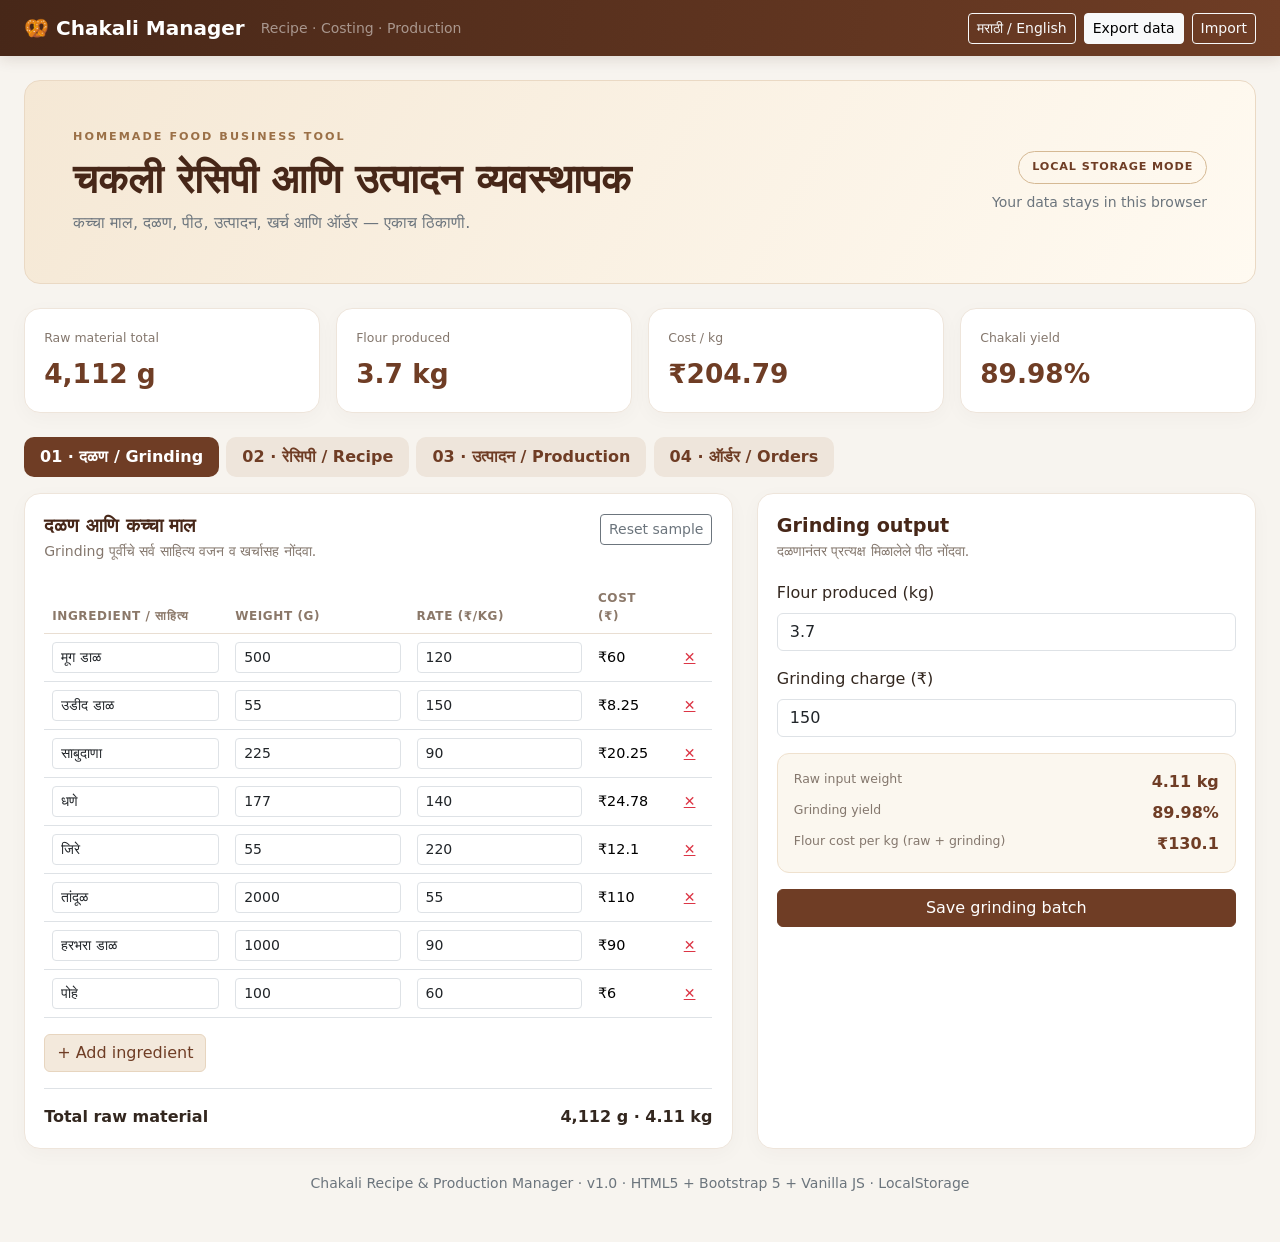
==== index.html @ 1d6031b9 "Clarify recipe ingredient unit and cost columns" ====
<!doctype html>
<html lang="mr">
<head>
<meta charset="utf-8"><meta name="viewport" content="width=device-width,initial-scale=1">
<meta name="theme-color" content="#6f3d25"><title>Chakali Recipe & Production Manager</title>
<link href="https://cdn.jsdelivr.net/npm/bootstrap@5.3.3/dist/css/bootstrap.min.css" rel="stylesheet">
<link href="assets/css/style.css" rel="stylesheet">
</head>
<body>
<nav class="navbar navbar-expand-lg navbar-dark app-nav sticky-top"><div class="container-fluid px-lg-4"><a class="navbar-brand fw-bold" href="#">🥨 Chakali Manager</a><span class="navbar-text text-white-50 small">Recipe · Costing · Production</span><div class="ms-auto d-flex gap-2"><button class="btn btn-sm btn-outline-light" id="langToggle">मराठी / English</button><button class="btn btn-sm btn-light" id="exportBtn">Export data</button><label class="btn btn-sm btn-outline-light mb-0">Import<input type="file" id="importFile" accept="application/json" hidden></label></div></div></nav>
<div class="container-fluid px-lg-4 py-4">
<header class="hero rounded-4 p-4 p-lg-5 mb-4"><div class="row align-items-center"><div class="col-lg-8"><div class="eyebrow">HOMEMADE FOOD BUSINESS TOOL</div><h1 class="display-6 fw-bold mb-2" data-i18n="heroTitle">चकली रेसिपी आणि उत्पादन व्यवस्थापक</h1><p class="mb-0 text-secondary" data-i18n="heroSub">कच्चा माल, दळण, पीठ, उत्पादन, खर्च आणि ऑर्डर — एकाच ठिकाणी.</p></div><div class="col-lg-4 text-lg-end mt-3 mt-lg-0"><span class="pill">LOCAL STORAGE MODE</span><div class="small text-secondary mt-2">Your data stays in this browser</div></div></div></header>
<section class="row g-3 mb-4" id="stats"><div class="col-6 col-xl-3"><div class="stat-card"><small data-i18n="rawTotal">Raw material total</small><strong id="statRaw">0 g</strong></div></div><div class="col-6 col-xl-3"><div class="stat-card"><small data-i18n="flourTotal">Flour produced</small><strong id="statFlour">0 kg</strong></div></div><div class="col-6 col-xl-3"><div class="stat-card"><small data-i18n="perKgCost">Cost / kg</small><strong id="statCost">₹0</strong></div></div><div class="col-6 col-xl-3"><div class="stat-card"><small data-i18n="yield">Chakali yield</small><strong id="statYield">—</strong></div></div></section>
<ul class="nav nav-pills app-tabs mb-3 flex-nowrap overflow-auto" id="mainTabs"><li class="nav-item"><button class="nav-link active" data-bs-toggle="pill" data-bs-target="#grinding">01 · दळण / Grinding</button></li><li class="nav-item"><button class="nav-link" data-bs-toggle="pill" data-bs-target="#recipe">02 · रेसिपी / Recipe</button></li><li class="nav-item"><button class="nav-link" data-bs-toggle="pill" data-bs-target="#production">03 · उत्पादन / Production</button></li><li class="nav-item"><button class="nav-link" data-bs-toggle="pill" data-bs-target="#orders">04 · ऑर्डर / Orders</button></li></ul>
<div class="tab-content">
<section class="tab-pane fade show active" id="grinding"><div class="row g-4"><div class="col-xl-7"><div class="panel"><div class="panel-head"><div><h2>दळण आणि कच्चा माल</h2><p>Grinding पूर्वीचे सर्व साहित्य वजन व खर्चासह नोंदवा.</p></div><button class="btn btn-outline-secondary btn-sm" id="resetRaw">Reset sample</button></div><div class="table-responsive"><table class="table align-middle" id="rawTable"><thead><tr><th>Ingredient / साहित्य</th><th>Weight (g)</th><th>Rate (₹/kg)</th><th>Cost (₹)</th><th></th></tr></thead><tbody></tbody></table></div><button class="btn btn-soft" id="addRaw">+ Add ingredient</button><div class="d-flex justify-content-between border-top pt-3 mt-3"><strong>Total raw material</strong><strong id="rawSummary">0 g · 0 kg</strong></div></div></div><div class="col-xl-5"><div class="panel"><h2>Grinding output</h2><p>दळणानंतर प्रत्यक्ष मिळालेले पीठ नोंदवा.</p><label class="form-label">Flour produced (kg)</label><input class="form-control mb-3" type="number" min="0" step=".001" id="flourProduced" value="0"><label class="form-label">Grinding charge (₹)</label><input class="form-control mb-3" type="number" min="0" id="grindingCost" value="0"><div class="result-box"><small>Raw input weight</small><strong id="rawKg">0 kg</strong><small>Grinding yield</small><strong id="grindYield">0%</strong><small>Flour cost per kg (raw + grinding)</small><strong id="flourCostKg">₹0</strong></div><button class="btn btn-primary w-100 mt-3" id="saveGrinding">Save grinding batch</button></div></div></div></section>
<section class="tab-pane fade" id="recipe"><div class="row g-4"><div class="col-xl-7"><div class="panel"><div class="panel-head"><div><h2>चकलीची प्रति किलो रेसिपी</h2><p>१ किलो तयार चकलीसाठी लागणारे पीठ व इतर साहित्य.</p></div></div><div class="table-responsive"><table class="table align-middle" id="recipeTable"><thead><tr><th>Ingredient / साहित्य</th><th>Qty / kg chakali</th><th>Unit</th><th>Rate</th><th>Cost / kg</th><th></th></tr></thead><tbody></tbody></table></div><button class="btn btn-soft" id="addRecipe">+ Add ingredient</button></div></div><div class="col-xl-5"><div class="panel"><h2>इतर उत्पादन खर्च</h2><p>तेल, मसाले, पॅकिंग, गॅस/वीज आणि मजुरी.</p><div id="expenseList"></div><button class="btn btn-soft btn-sm mt-2" id="addExpense">+ Add expense</button><hr><div class="d-flex justify-content-between"><span>Estimated cost / kg</span><strong class="fs-4" id="recipeCost">₹0</strong></div><label class="form-label mt-3">Selling price per kg (₹)</label><input class="form-control" type="number" id="sellingPrice" min="0" value="0"><div class="result-box mt-3"><small>Gross profit / kg</small><strong id="profitKg">₹0</strong><small>Gross margin</small><strong id="marginPct">0%</strong></div><button class="btn btn-primary w-100 mt-3" id="saveRecipe">Save recipe & costing</button></div></div></div></section>
<section class="tab-pane fade" id="production"><div class="row g-4"><div class="col-xl-5"><div class="panel"><h2>Production calculator</h2><p>ऑर्डरचे किलो टाका आणि लागणारे साहित्य आपोआप मोजा.</p><label class="form-label">Required chakali (kg)</label><input class="form-control form-control-lg mb-3" type="number" id="orderKg" min=".1" step=".1" value="10"><label class="form-label">Chakali pieces per kg</label><input class="form-control mb-3" type="number" id="piecesPerKg" min="0" value="40"><div class="result-box"><small>Estimated pieces</small><strong id="pieceTotal">400</strong><small>Flour required</small><strong id="flourRequired">10 kg</strong><small>Raw ingredients batch equivalent</small><strong id="rawRequired">—</strong></div></div></div><div class="col-xl-7"><div class="panel"><h2>Production material list</h2><p>निवडलेल्या ऑर्डरसाठी लागणारे साहित्य.</p><div class="table-responsive"><table class="table" id="productionTable"><thead><tr><th>Ingredient</th><th>Per kg</th><th>Required total</th><th>Estimated cost</th></tr></thead><tbody></tbody></table></div><div class="d-flex justify-content-between border-top pt-3"><strong>Estimated order cost</strong><strong class="fs-4" id="orderCost">₹0</strong></div><button class="btn btn-primary mt-3" id="createOrder">Create production order</button></div></div></div></section>
<section class="tab-pane fade" id="orders"><div class="panel"><div class="panel-head"><div><h2>Production orders</h2><p>तयार केलेल्या ऑर्डर्सचा स्थानिक रेकॉर्ड.</p></div><button class="btn btn-outline-danger btn-sm" id="clearOrders">Clear orders</button></div><div class="table-responsive"><table class="table align-middle"><thead><tr><th>Date</th><th>Order</th><th>Pieces</th><th>Estimated cost</th><th>Status</th></tr></thead><tbody id="ordersBody"></tbody></table></div><div id="emptyOrders" class="empty-state">अजून कोणतीही ऑर्डर नाही.</div></div></section>
</div><footer class="text-center text-secondary small py-4">Chakali Recipe & Production Manager · v1.0 · HTML5 + Bootstrap 5 + Vanilla JS · LocalStorage</footer>
</div>
<script src="https://cdn.jsdelivr.net/npm/bootstrap@5.3.3/dist/js/bootstrap.bundle.min.js"></script><script src="assets/js/app.js"></script>
</body></html>
---- assets/css/style.css ----
:root{--brown:#6f3d25;--brown-dark:#472718;--cream:#fbf7ef;--gold:#c58a42;--ink:#33271f;--muted:#84776d}*{box-sizing:border-box}body{background:#f7f4ef;color:var(--ink);font-family:Inter,system-ui,-apple-system,"Segoe UI",sans-serif}.app-nav{background:linear-gradient(100deg,var(--brown-dark),var(--brown));box-shadow:0 3px 14px #47271822}.hero{background:linear-gradient(120deg,#f5e8d5,#fffaf1);border:1px solid #ead9c4}.hero h1{color:var(--brown-dark)}.eyebrow{font-size:.7rem;letter-spacing:.18em;color:#9b7047;font-weight:800;margin-bottom:.6rem}.pill{display:inline-block;border:1px solid #d5b994;border-radius:50px;padding:.45rem .8rem;font-size:.7rem;letter-spacing:.08em;color:var(--brown);font-weight:700}.stat-card,.panel{background:#fff;border:1px solid #eee5db;border-radius:16px;padding:1.2rem;height:100%;box-shadow:0 5px 20px #39241508}.stat-card{display:flex;flex-direction:column;gap:.4rem}.stat-card small,.result-box small{color:var(--muted);font-size:.78rem}.stat-card strong{font-size:1.65rem;color:var(--brown)}.app-tabs{gap:.45rem}.app-tabs .nav-link{white-space:nowrap;color:var(--brown);background:#eee5db;border-radius:10px;font-weight:650}.app-tabs .nav-link.active,.btn-primary{background:var(--brown);color:white}.panel h2{font-size:1.2rem;font-weight:750;margin-bottom:.25rem;color:var(--brown-dark)}.panel p{font-size:.88rem;color:var(--muted);margin-bottom:1.2rem}.panel-head{display:flex;align-items:flex-start;justify-content:space-between;gap:1rem}.table{--bs-table-bg:transparent;font-size:.9rem}.table thead th{font-size:.75rem;text-transform:uppercase;letter-spacing:.05em;color:#8b7869;border-bottom-color:#e9ded2}.table td{vertical-align:middle}.table input{min-width:82px}.btn-primary{border-color:var(--brown)}.btn-primary:hover{background:var(--brown-dark);border-color:var(--brown-dark)}.btn-soft{background:#f3e9dc;color:var(--brown);border:1px solid #e7d5bf}.btn-soft:hover{background:#ead8c2;color:var(--brown-dark)}.result-box{display:grid;grid-template-columns:1fr auto;gap:.45rem 1rem;background:var(--cream);border:1px solid #efe1ce;border-radius:12px;padding:1rem}.result-box strong{text-align:right;color:var(--brown);font-variant-numeric:tabular-nums}.expense-row{display:grid;grid-template-columns:1fr 110px 34px;gap:.5rem;margin-bottom:.55rem}.empty-state{text-align:center;color:var(--muted);padding:2rem}.form-control:focus{border-color:#bd936b;box-shadow:0 0 0 .2rem #c58a4222}footer{color:#998b7e!important}@media(max-width:575px){.hero{padding:1.4rem!important}.panel{padding:1rem}.panel-head{display:block}.panel-head button{margin-bottom:.8rem}.stat-card{padding:.9rem}.stat-card strong{font-size:1.25rem}.expense-row{grid-template-columns:1fr 90px 32px}.app-tabs .nav-link{font-size:.8rem;padding:.55rem .7rem}}
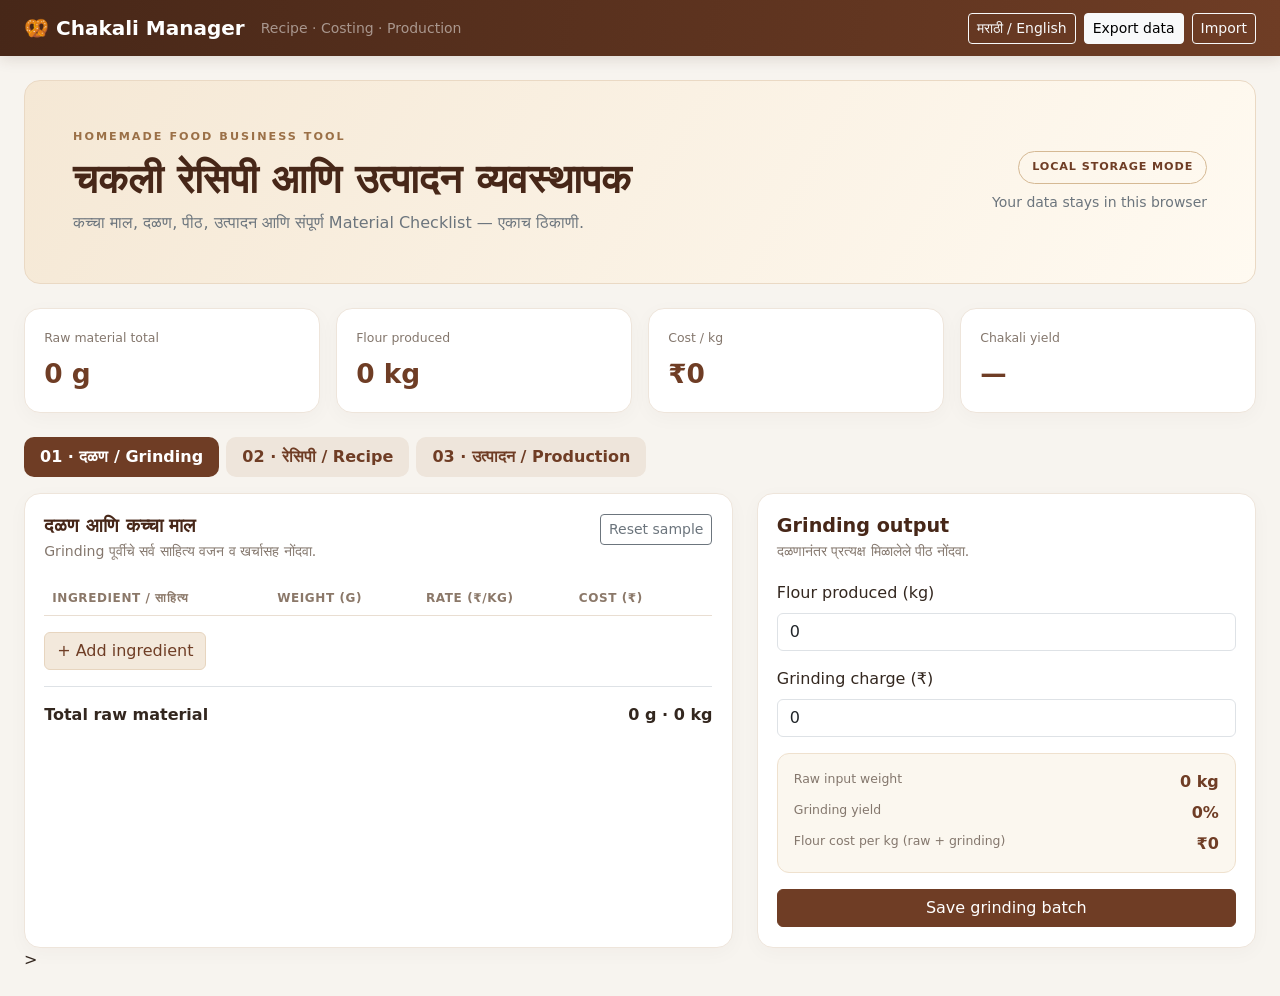
==== commit 91b4c96d: "Replace order tab with production material checklist" ====
--- a/index.html
+++ b/index.html
@@ -9,15 +9,17 @@
 <body>
 <nav class="navbar navbar-expand-lg navbar-dark app-nav sticky-top"><div class="container-fluid px-lg-4"><a class="navbar-brand fw-bold" href="#">🥨 Chakali Manager</a><span class="navbar-text text-white-50 small">Recipe · Costing · Production</span><div class="ms-auto d-flex gap-2"><button class="btn btn-sm btn-outline-light" id="langToggle">मराठी / English</button><button class="btn btn-sm btn-light" id="exportBtn">Export data</button><label class="btn btn-sm btn-outline-light mb-0">Import<input type="file" id="importFile" accept="application/json" hidden></label></div></div></nav>
 <div class="container-fluid px-lg-4 py-4">
-<header class="hero rounded-4 p-4 p-lg-5 mb-4"><div class="row align-items-center"><div class="col-lg-8"><div class="eyebrow">HOMEMADE FOOD BUSINESS TOOL</div><h1 class="display-6 fw-bold mb-2" data-i18n="heroTitle">चकली रेसिपी आणि उत्पादन व्यवस्थापक</h1><p class="mb-0 text-secondary" data-i18n="heroSub">कच्चा माल, दळण, पीठ, उत्पादन, खर्च आणि ऑर्डर — एकाच ठिकाणी.</p></div><div class="col-lg-4 text-lg-end mt-3 mt-lg-0"><span class="pill">LOCAL STORAGE MODE</span><div class="small text-secondary mt-2">Your data stays in this browser</div></div></div></header>
+<header class="hero rounded-4 p-4 p-lg-5 mb-4"><div class="row align-items-center"><div class="col-lg-8"><div class="eyebrow">HOMEMADE FOOD BUSINESS TOOL</div><h1 class="display-6 fw-bold mb-2" data-i18n="heroTitle">चकली रेसिपी आणि उत्पादन व्यवस्थापक</h1><p class="mb-0 text-secondary" data-i18n="heroSub">कच्चा माल, दळण, पीठ, उत्पादन आणि संपूर्ण Material Checklist — एकाच ठिकाणी.</p></div><div class="col-lg-4 text-lg-end mt-3 mt-lg-0"><span class="pill">LOCAL STORAGE MODE</span><div class="small text-secondary mt-2">Your data stays in this browser</div></div></div></header>
 <section class="row g-3 mb-4" id="stats"><div class="col-6 col-xl-3"><div class="stat-card"><small data-i18n="rawTotal">Raw material total</small><strong id="statRaw">0 g</strong></div></div><div class="col-6 col-xl-3"><div class="stat-card"><small data-i18n="flourTotal">Flour produced</small><strong id="statFlour">0 kg</strong></div></div><div class="col-6 col-xl-3"><div class="stat-card"><small data-i18n="perKgCost">Cost / kg</small><strong id="statCost">₹0</strong></div></div><div class="col-6 col-xl-3"><div class="stat-card"><small data-i18n="yield">Chakali yield</small><strong id="statYield">—</strong></div></div></section>
-<ul class="nav nav-pills app-tabs mb-3 flex-nowrap overflow-auto" id="mainTabs"><li class="nav-item"><button class="nav-link active" data-bs-toggle="pill" data-bs-target="#grinding">01 · दळण / Grinding</button></li><li class="nav-item"><button class="nav-link" data-bs-toggle="pill" data-bs-target="#recipe">02 · रेसिपी / Recipe</button></li><li class="nav-item"><button class="nav-link" data-bs-toggle="pill" data-bs-target="#production">03 · उत्पादन / Production</button></li><li class="nav-item"><button class="nav-link" data-bs-toggle="pill" data-bs-target="#orders">04 · ऑर्डर / Orders</button></li></ul>
+<ul class="nav nav-pills app-tabs mb-3 flex-nowrap overflow-auto" id="mainTabs"><li class="nav-item"><button class="nav-link active" data-bs-toggle="pill" data-bs-target="#grinding">01 · दळण / Grinding</button></li><li class="nav-item"><button class="nav-link" data-bs-toggle="pill" data-bs-target="#recipe">02 · रेसिपी / Recipe</button></li><li class="nav-item"><button class="nav-link" data-bs-toggle="pill" data-bs-target="#production">03 · उत्पादन / Production</button></li></ul>
 <div class="tab-content">
 <section class="tab-pane fade show active" id="grinding"><div class="row g-4"><div class="col-xl-7"><div class="panel"><div class="panel-head"><div><h2>दळण आणि कच्चा माल</h2><p>Grinding पूर्वीचे सर्व साहित्य वजन व खर्चासह नोंदवा.</p></div><button class="btn btn-outline-secondary btn-sm" id="resetRaw">Reset sample</button></div><div class="table-responsive"><table class="table align-middle" id="rawTable"><thead><tr><th>Ingredient / साहित्य</th><th>Weight (g)</th><th>Rate (₹/kg)</th><th>Cost (₹)</th><th></th></tr></thead><tbody></tbody></table></div><button class="btn btn-soft" id="addRaw">+ Add ingredient</button><div class="d-flex justify-content-between border-top pt-3 mt-3"><strong>Total raw material</strong><strong id="rawSummary">0 g · 0 kg</strong></div></div></div><div class="col-xl-5"><div class="panel"><h2>Grinding output</h2><p>दळणानंतर प्रत्यक्ष मिळालेले पीठ नोंदवा.</p><label class="form-label">Flour produced (kg)</label><input class="form-control mb-3" type="number" min="0" step=".001" id="flourProduced" value="0"><label class="form-label">Grinding charge (₹)</label><input class="form-control mb-3" type="number" min="0" id="grindingCost" value="0"><div class="result-box"><small>Raw input weight</small><strong id="rawKg">0 kg</strong><small>Grinding yield</small><strong id="grindYield">0%</strong><small>Flour cost per kg (raw + grinding)</small><strong id="flourCostKg">₹0</strong></div><button class="btn btn-primary w-100 mt-3" id="saveGrinding">Save grinding batch</button></div></div></div></section>
 <section class="tab-pane fade" id="recipe"><div class="row g-4"><div class="col-xl-7"><div class="panel"><div class="panel-head"><div><h2>चकलीची प्रति किलो रेसिपी</h2><p>१ किलो तयार चकलीसाठी लागणारे पीठ व इतर साहित्य.</p></div></div><div class="table-responsive"><table class="table align-middle" id="recipeTable"><thead><tr><th>Ingredient / साहित्य</th><th>Qty / kg chakali</th><th>Unit</th><th>Rate</th><th>Cost / kg</th><th></th></tr></thead><tbody></tbody></table></div><button class="btn btn-soft" id="addRecipe">+ Add ingredient</button></div></div><div class="col-xl-5"><div class="panel"><h2>इतर उत्पादन खर्च</h2><p>तेल, मसाले, पॅकिंग, गॅस/वीज आणि मजुरी.</p><div id="expenseList"></div><button class="btn btn-soft btn-sm mt-2" id="addExpense">+ Add expense</button><hr><div class="d-flex justify-content-between"><span>Estimated cost / kg</span><strong class="fs-4" id="recipeCost">₹0</strong></div><label class="form-label mt-3">Selling price per kg (₹)</label><input class="form-control" type="number" id="sellingPrice" min="0" value="0"><div class="result-box mt-3"><small>Gross profit / kg</small><strong id="profitKg">₹0</strong><small>Gross margin</small><strong id="marginPct">0%</strong></div><button class="btn btn-primary w-100 mt-3" id="saveRecipe">Save recipe & costing</button></div></div></div></section>
-<section class="tab-pane fade" id="production"><div class="row g-4"><div class="col-xl-5"><div class="panel"><h2>Production calculator</h2><p>ऑर्डरचे किलो टाका आणि लागणारे साहित्य आपोआप मोजा.</p><label class="form-label">Required chakali (kg)</label><input class="form-control form-control-lg mb-3" type="number" id="orderKg" min=".1" step=".1" value="10"><label class="form-label">Chakali pieces per kg</label><input class="form-control mb-3" type="number" id="piecesPerKg" min="0" value="40"><div class="result-box"><small>Estimated pieces</small><strong id="pieceTotal">400</strong><small>Flour required</small><strong id="flourRequired">10 kg</strong><small>Raw ingredients batch equivalent</small><strong id="rawRequired">—</strong></div></div></div><div class="col-xl-7"><div class="panel"><h2>Production material list</h2><p>निवडलेल्या ऑर्डरसाठी लागणारे साहित्य.</p><div class="table-responsive"><table class="table" id="productionTable"><thead><tr><th>Ingredient</th><th>Per kg</th><th>Required total</th><th>Estimated cost</th></tr></thead><tbody></tbody></table></div><div class="d-flex justify-content-between border-top pt-3"><strong>Estimated order cost</strong><strong class="fs-4" id="orderCost">₹0</strong></div><button class="btn btn-primary mt-3" id="createOrder">Create production order</button></div></div></div></section>
-<section class="tab-pane fade" id="orders"><div class="panel"><div class="panel-head"><div><h2>Production orders</h2><p>तयार केलेल्या ऑर्डर्सचा स्थानिक रेकॉर्ड.</p></div><button class="btn btn-outline-danger btn-sm" id="clearOrders">Clear orders</button></div><div class="table-responsive"><table class="table align-middle"><thead><tr><th>Date</th><th>Order</th><th>Pieces</th><th>Estimated cost</th><th>Status</th></tr></thead><tbody id="ordersBody"></tbody></table></div><div id="emptyOrders" class="empty-state">अजून कोणतीही ऑर्डर नाही.</div></div></section>
-</div><footer class="text-center text-secondary small py-4">Chakali Recipe & Production Manager · v1.0 · HTML5 + Bootstrap 5 + Vanilla JS · LocalStorage</footer>
-</div>
-<script src="https://cdn.jsdelivr.net/npm/bootstrap@5.3.3/dist/js/bootstrap.bundle.min.js"></script><script src="assets/js/app.js"></script>
-</body></html>+<section class="tab-pane fade" id="production">
+<div class="panel mb-4"><div class="panel-head"><div><h2>Production Material Checklist / उत्पादन साहित्य यादी</h2><p>तयार चकलीचे लक्ष्य किलो निवडा. Grinding कच्चा माल, पीठ, Recipe साहित्य आणि नग आपोआप मोजले जातील.</p></div><span class="pill">LIVE CALCULATION</span></div>
+<div class="d-flex flex-wrap gap-2 mb-3" id="targetPresets"><button type="button" class="btn btn-outline-secondary btn-sm target-preset" data-target="1">1 kg</button><button type="button" class="btn btn-outline-secondary btn-sm target-preset" data-target="2">2 kg</button><button type="button" class="btn btn-outline-secondary btn-sm target-preset" data-target="3">3 kg</button><button type="button" class="btn btn-outline-secondary btn-sm target-preset" data-target="4">4 kg</button><button type="button" class="btn btn-outline-secondary btn-sm target-preset" data-target="10">10 kg</button><button type="button" class="btn btn-outline-secondary btn-sm target-preset" data-target="20">20 kg</button><button type="button" class="btn btn-outline-secondary btn-sm target-preset" data-target="50">50 kg</button><button type="button" class="btn btn-outline-secondary btn-sm target-preset" data-target="100">100 kg</button></div>
+<div class="row g-3 align-items-end"><div class="col-md-4"><label class="form-label" for="orderKg">Required finished chakali (kg)</label><input class="form-control form-control-lg" type="number" id="orderKg" min=".1" step=".1" value="10"></div><div class="col-md-4"><label class="form-label" for="flourYield">Finished chakali from 1 kg flour (kg)</label><input class="form-control" type="number" id="flourYield" min=".1" step=".01" value="1.5"></div><div class="col-md-4"><label class="form-label" for="piecesPerFlourKg">Pieces from 1 kg flour (नग)</label><input class="form-control" type="number" id="piecesPerFlourKg" min="1" step="1" value="66"></div></div>
+<div class="row g-3 mt-2"><div class="col-6 col-lg-3"><div class="stat-card"><small>Flour required / पीठ</small><strong id="flourRequired">6.67 kg</strong></div></div><div class="col-6 col-lg-3"><div class="stat-card"><small>Estimated pieces / नग</small><strong id="pieceTotal">440</strong></div></div><div class="col-6 col-lg-3"><div class="stat-card"><small>Raw material required</small><strong id="rawRequired">9.14 kg</strong></div></div><div class="col-6 col-lg-3"><div class="stat-card"><small>Estimated total cost</small><strong id="orderCost">₹0</strong></div></div></div></div>
+<div class="row g-4"><div class="col-xl-6"><div class="panel"><h2>Grinding Raw Material Checklist</h2><p>तुमच्या 3 किलो पीठाच्या Grinding Batch च्या प्रमाणात कच्चा माल.</p><div class="table-responsive"><table class="table" id="rawChecklist"><thead><tr><th>कच्चा माल</th><th>प्रति 1 kg चकली</th><th>निवडलेल्या प्रमाणासाठी</th></tr></thead><tbody></tbody></table></div><div class="result-box"><small>एकूण कच्चा माल</small><strong id="rawChecklistTotal">—</strong><small>आधार Batch: 4.112 kg raw → 3 kg flour</small><strong>3 kg flour</strong></div></div></div>
+<div class="col-xl-6"><div class="panel"><h2>Recipe Material Checklist</h2><p>Grinding नंतर पीठामध्ये मिसळायचे साहित्य. हे Grinding मध्ये मोजले जाणार नाही.</p><div class="table-responsive"><table class="table" id="productionTable"><thead><tr><th>Recipe साहित्य</th><th>प्रति 1 kg चकली</th><th>निवडलेल्या प्रमाणासाठी</th><th>अंदाजे खर्च</th></tr></thead><tbody></tbody></table></div><div class="result-box"><small>Recipe + अतिरिक्त खर्च</small><strong id="recipeOrderCost">₹0</strong></div></div></div></div>
+<div class="panel mt-4"><h2>Production Summary</h2><div class="table-responsive"><table class="table"><tbody><tr><td>तयार चकलीचे लक्ष्य</td><td class="text-end fw-bold" id="summaryFinished">10 kg</td></tr><tr><td>लागणारे पीठ</td><td class="text-end fw-bold" id="summaryFlour">6.67 kg</td></tr><tr><td>अंदाजे चकल्या</td><td class="text-end fw-bold" id="summaryPieces">440 नग</td></tr><tr><td>कच्च्या मालाची गरज</td><td class="text-end fw-bold" id="summaryRaw">9.14 kg</td></tr><tr><td>एकूण अंदाजे खर्च</td><td class="text-end fw-bold" id="summaryCost">₹0</td></tr></tbody></table></div><p class="small text-secondary mb-0">टीप: ही गणना 3 kg पीठ मिळणाऱ्या सध्याच्या Grinding Batch आणि 1 kg पीठ = 1.5 kg तयार चकली या प्रमाणावर आधारित आहे. प्रत्यक्ष वजन/नासाडी नोंदवल्यावर गणना अधिक अचूक होईल.</p></div></section>>
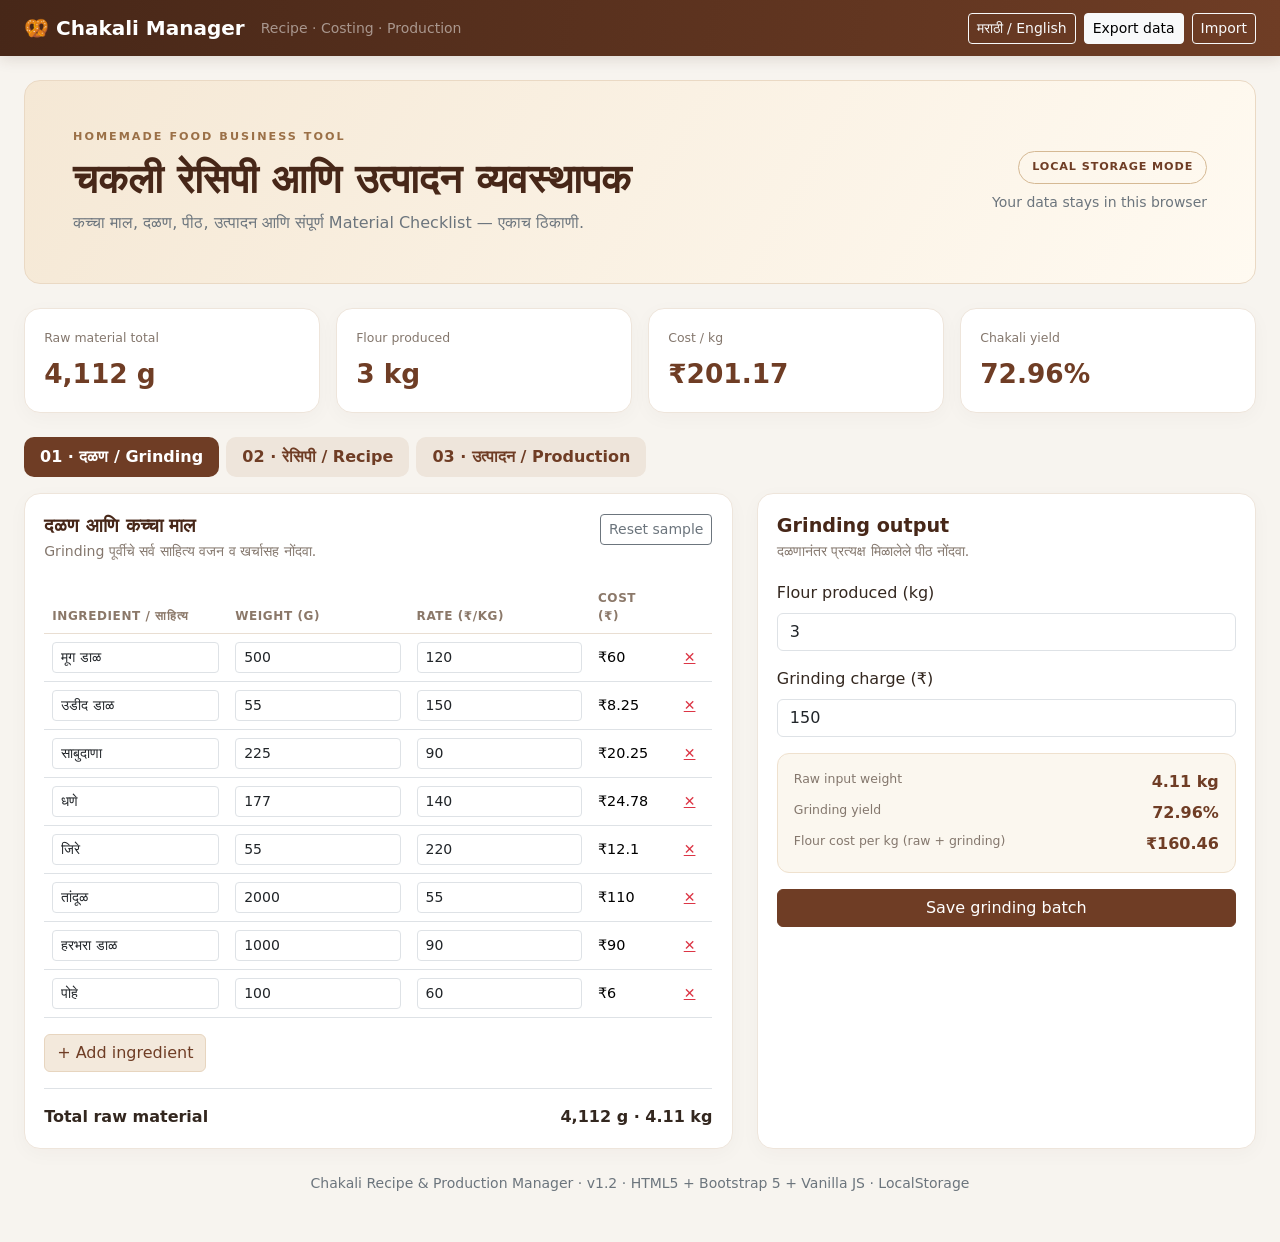
==== commit 0f881c38: "Fix page closing markup for production checklist" ====
--- a/index.html
+++ b/index.html
@@ -22,4 +22,9 @@
 <div class="row g-3 mt-2"><div class="col-6 col-lg-3"><div class="stat-card"><small>Flour required / पीठ</small><strong id="flourRequired">6.67 kg</strong></div></div><div class="col-6 col-lg-3"><div class="stat-card"><small>Estimated pieces / नग</small><strong id="pieceTotal">440</strong></div></div><div class="col-6 col-lg-3"><div class="stat-card"><small>Raw material required</small><strong id="rawRequired">9.14 kg</strong></div></div><div class="col-6 col-lg-3"><div class="stat-card"><small>Estimated total cost</small><strong id="orderCost">₹0</strong></div></div></div></div>
 <div class="row g-4"><div class="col-xl-6"><div class="panel"><h2>Grinding Raw Material Checklist</h2><p>तुमच्या 3 किलो पीठाच्या Grinding Batch च्या प्रमाणात कच्चा माल.</p><div class="table-responsive"><table class="table" id="rawChecklist"><thead><tr><th>कच्चा माल</th><th>प्रति 1 kg चकली</th><th>निवडलेल्या प्रमाणासाठी</th></tr></thead><tbody></tbody></table></div><div class="result-box"><small>एकूण कच्चा माल</small><strong id="rawChecklistTotal">—</strong><small>आधार Batch: 4.112 kg raw → 3 kg flour</small><strong>3 kg flour</strong></div></div></div>
 <div class="col-xl-6"><div class="panel"><h2>Recipe Material Checklist</h2><p>Grinding नंतर पीठामध्ये मिसळायचे साहित्य. हे Grinding मध्ये मोजले जाणार नाही.</p><div class="table-responsive"><table class="table" id="productionTable"><thead><tr><th>Recipe साहित्य</th><th>प्रति 1 kg चकली</th><th>निवडलेल्या प्रमाणासाठी</th><th>अंदाजे खर्च</th></tr></thead><tbody></tbody></table></div><div class="result-box"><small>Recipe + अतिरिक्त खर्च</small><strong id="recipeOrderCost">₹0</strong></div></div></div></div>
-<div class="panel mt-4"><h2>Production Summary</h2><div class="table-responsive"><table class="table"><tbody><tr><td>तयार चकलीचे लक्ष्य</td><td class="text-end fw-bold" id="summaryFinished">10 kg</td></tr><tr><td>लागणारे पीठ</td><td class="text-end fw-bold" id="summaryFlour">6.67 kg</td></tr><tr><td>अंदाजे चकल्या</td><td class="text-end fw-bold" id="summaryPieces">440 नग</td></tr><tr><td>कच्च्या मालाची गरज</td><td class="text-end fw-bold" id="summaryRaw">9.14 kg</td></tr><tr><td>एकूण अंदाजे खर्च</td><td class="text-end fw-bold" id="summaryCost">₹0</td></tr></tbody></table></div><p class="small text-secondary mb-0">टीप: ही गणना 3 kg पीठ मिळणाऱ्या सध्याच्या Grinding Batch आणि 1 kg पीठ = 1.5 kg तयार चकली या प्रमाणावर आधारित आहे. प्रत्यक्ष वजन/नासाडी नोंदवल्यावर गणना अधिक अचूक होईल.</p></div></section>>+<div class="panel mt-4"><h2>Production Summary</h2><div class="table-responsive"><table class="table"><tbody><tr><td>तयार चकलीचे लक्ष्य</td><td class="text-end fw-bold" id="summaryFinished">10 kg</td></tr><tr><td>लागणारे पीठ</td><td class="text-end fw-bold" id="summaryFlour">6.67 kg</td></tr><tr><td>अंदाजे चकल्या</td><td class="text-end fw-bold" id="summaryPieces">440 नग</td></tr><tr><td>कच्च्या मालाची गरज</td><td class="text-end fw-bold" id="summaryRaw">9.14 kg</td></tr><tr><td>एकूण अंदाजे खर्च</td><td class="text-end fw-bold" id="summaryCost">₹0</td></tr></tbody></table></div><p class="small text-secondary mb-0">टीप: ही गणना 3 kg पीठ मिळणाऱ्या सध्याच्या Grinding Batch आणि 1 kg पीठ = 1.5 kg तयार चकली या प्रमाणावर आधारित आहे. प्रत्यक्ष वजन/नासाडी नोंदवल्यावर गणना अधिक अचूक होईल.</p></div></section>
+</div>
+<footer class="text-center text-secondary small py-4">Chakali Recipe & Production Manager · v1.2 · HTML5 + Bootstrap 5 + Vanilla JS · LocalStorage</footer>
+</div>
+<script src="https://cdn.jsdelivr.net/npm/bootstrap@5.3.3/dist/js/bootstrap.bundle.min.js"></script><script src="assets/js/app.js"></script>
+</body></html>
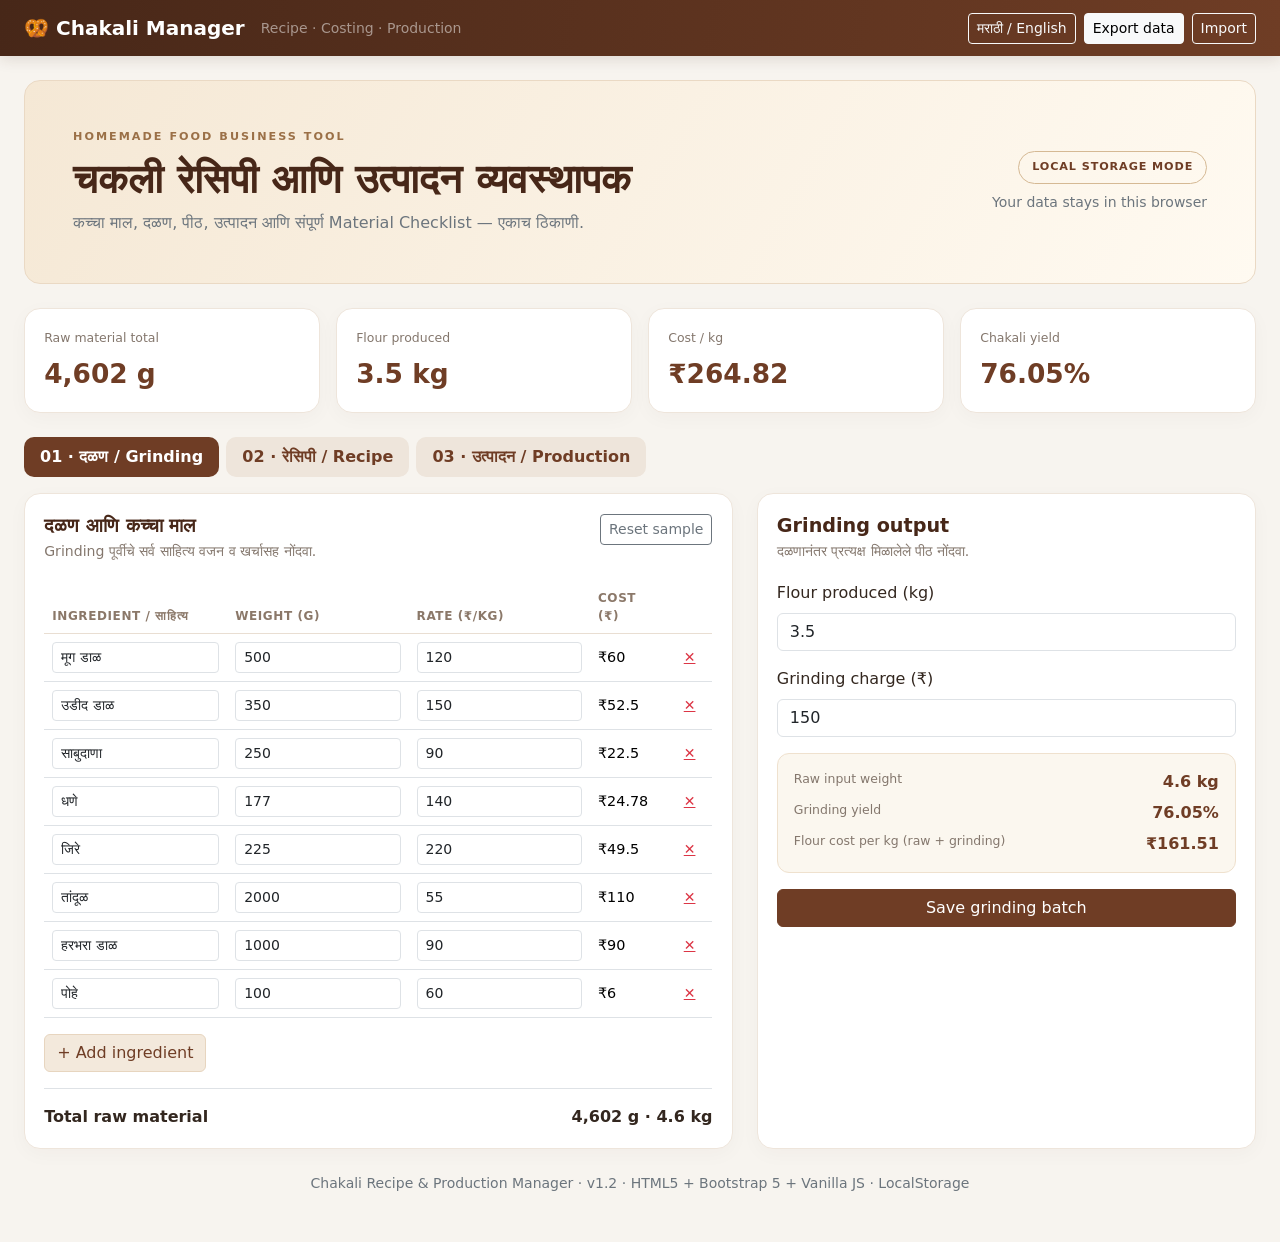
==== commit fe205ace: "Show 60-65 piece range and corrected grinding baseline" ====
--- a/index.html
+++ b/index.html
@@ -18,9 +18,9 @@
 <section class="tab-pane fade" id="production">
 <div class="panel mb-4"><div class="panel-head"><div><h2>Production Material Checklist / उत्पादन साहित्य यादी</h2><p>तयार चकलीचे लक्ष्य किलो निवडा. Grinding कच्चा माल, पीठ, Recipe साहित्य आणि नग आपोआप मोजले जातील.</p></div><span class="pill">LIVE CALCULATION</span></div>
 <div class="d-flex flex-wrap gap-2 mb-3" id="targetPresets"><button type="button" class="btn btn-outline-secondary btn-sm target-preset" data-target="1">1 kg</button><button type="button" class="btn btn-outline-secondary btn-sm target-preset" data-target="2">2 kg</button><button type="button" class="btn btn-outline-secondary btn-sm target-preset" data-target="3">3 kg</button><button type="button" class="btn btn-outline-secondary btn-sm target-preset" data-target="4">4 kg</button><button type="button" class="btn btn-outline-secondary btn-sm target-preset" data-target="10">10 kg</button><button type="button" class="btn btn-outline-secondary btn-sm target-preset" data-target="20">20 kg</button><button type="button" class="btn btn-outline-secondary btn-sm target-preset" data-target="50">50 kg</button><button type="button" class="btn btn-outline-secondary btn-sm target-preset" data-target="100">100 kg</button></div>
-<div class="row g-3 align-items-end"><div class="col-md-4"><label class="form-label" for="orderKg">Required finished chakali (kg)</label><input class="form-control form-control-lg" type="number" id="orderKg" min=".1" step=".1" value="10"></div><div class="col-md-4"><label class="form-label" for="flourYield">Finished chakali from 1 kg flour (kg)</label><input class="form-control" type="number" id="flourYield" min=".1" step=".01" value="1.5"></div><div class="col-md-4"><label class="form-label" for="piecesPerFlourKg">Pieces from 1 kg flour (नग)</label><input class="form-control" type="number" id="piecesPerFlourKg" min="1" step="1" value="66"></div></div>
+<div class="row g-3 align-items-end"><div class="col-md-4"><label class="form-label" for="orderKg">Required finished chakali (kg)</label><input class="form-control form-control-lg" type="number" id="orderKg" min=".1" step=".1" value="10"></div><div class="col-md-4"><label class="form-label" for="flourYield">Finished chakali from 1 kg flour (kg)</label><input class="form-control" type="number" id="flourYield" min=".1" step=".01" value="1.5"></div><div class="col-md-4"><label class="form-label" for="piecesMinPerFlourKg">Pieces from 1 kg flour (नग)</label><div class="input-group"><input class="form-control" type="number" id="piecesMinPerFlourKg" min="1" value="60"><span class="input-group-text">to</span><input class="form-control" type="number" id="piecesMaxPerFlourKg" min="1" value="65"></div></div></div>
 <div class="row g-3 mt-2"><div class="col-6 col-lg-3"><div class="stat-card"><small>Flour required / पीठ</small><strong id="flourRequired">6.67 kg</strong></div></div><div class="col-6 col-lg-3"><div class="stat-card"><small>Estimated pieces / नग</small><strong id="pieceTotal">440</strong></div></div><div class="col-6 col-lg-3"><div class="stat-card"><small>Raw material required</small><strong id="rawRequired">9.14 kg</strong></div></div><div class="col-6 col-lg-3"><div class="stat-card"><small>Estimated total cost</small><strong id="orderCost">₹0</strong></div></div></div></div>
-<div class="row g-4"><div class="col-xl-6"><div class="panel"><h2>Grinding Raw Material Checklist</h2><p>तुमच्या 3 किलो पीठाच्या Grinding Batch च्या प्रमाणात कच्चा माल.</p><div class="table-responsive"><table class="table" id="rawChecklist"><thead><tr><th>कच्चा माल</th><th>प्रति 1 kg चकली</th><th>निवडलेल्या प्रमाणासाठी</th></tr></thead><tbody></tbody></table></div><div class="result-box"><small>एकूण कच्चा माल</small><strong id="rawChecklistTotal">—</strong><small>आधार Batch: 4.112 kg raw → 3 kg flour</small><strong>3 kg flour</strong></div></div></div>
+<div class="row g-4"><div class="col-xl-6"><div class="panel"><h2>Grinding Raw Material Checklist</h2><p>तुमच्या 4.602 kg कच्च्या मालातून मिळणाऱ्या 3.5 kg पीठाच्या प्रत्यक्ष Batch प्रमाणात कच्चा माल.</p><div class="table-responsive"><table class="table" id="rawChecklist"><thead><tr><th>कच्चा माल</th><th>प्रति 1 kg चकली</th><th>निवडलेल्या प्रमाणासाठी</th></tr></thead><tbody></tbody></table></div><div class="result-box"><small>एकूण कच्चा माल</small><strong id="rawChecklistTotal">—</strong><small>आधार Batch: 4.602 kg raw → 3.5 kg flour</small><strong>3.5 kg flour</strong></div></div></div>
 <div class="col-xl-6"><div class="panel"><h2>Recipe Material Checklist</h2><p>Grinding नंतर पीठामध्ये मिसळायचे साहित्य. हे Grinding मध्ये मोजले जाणार नाही.</p><div class="table-responsive"><table class="table" id="productionTable"><thead><tr><th>Recipe साहित्य</th><th>प्रति 1 kg चकली</th><th>निवडलेल्या प्रमाणासाठी</th><th>अंदाजे खर्च</th></tr></thead><tbody></tbody></table></div><div class="result-box"><small>Recipe + अतिरिक्त खर्च</small><strong id="recipeOrderCost">₹0</strong></div></div></div></div>
 <div class="panel mt-4"><h2>Production Summary</h2><div class="table-responsive"><table class="table"><tbody><tr><td>तयार चकलीचे लक्ष्य</td><td class="text-end fw-bold" id="summaryFinished">10 kg</td></tr><tr><td>लागणारे पीठ</td><td class="text-end fw-bold" id="summaryFlour">6.67 kg</td></tr><tr><td>अंदाजे चकल्या</td><td class="text-end fw-bold" id="summaryPieces">440 नग</td></tr><tr><td>कच्च्या मालाची गरज</td><td class="text-end fw-bold" id="summaryRaw">9.14 kg</td></tr><tr><td>एकूण अंदाजे खर्च</td><td class="text-end fw-bold" id="summaryCost">₹0</td></tr></tbody></table></div><p class="small text-secondary mb-0">टीप: ही गणना 3 kg पीठ मिळणाऱ्या सध्याच्या Grinding Batch आणि 1 kg पीठ = 1.5 kg तयार चकली या प्रमाणावर आधारित आहे. प्रत्यक्ष वजन/नासाडी नोंदवल्यावर गणना अधिक अचूक होईल.</p></div></section>
 </div>
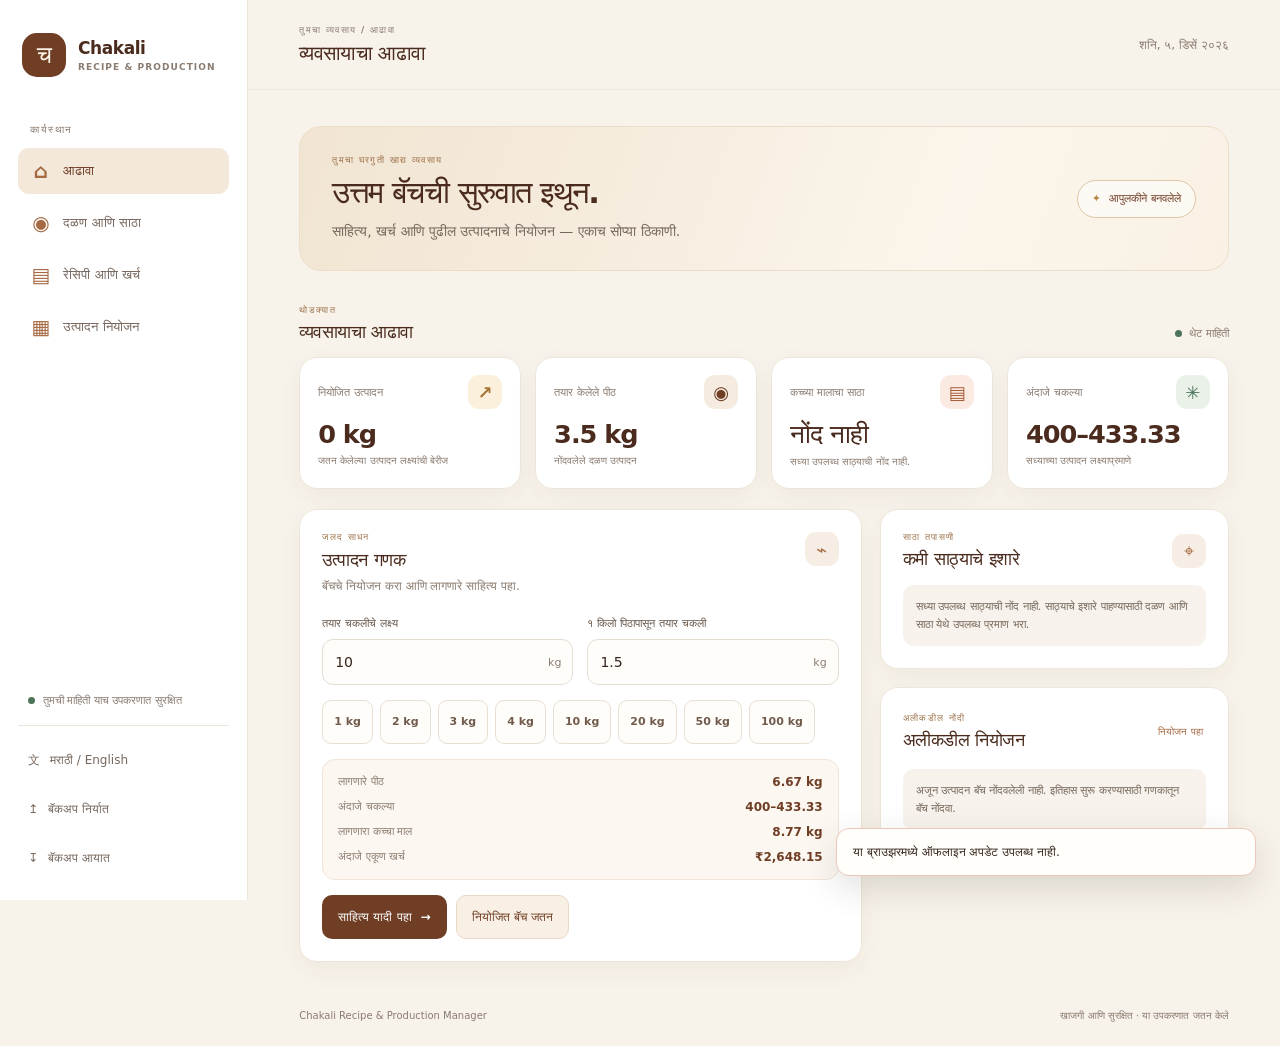
==== commit 0bc47cea: "Improve premium UI design and optimize PWA performance Co-authored-by: Copilot <223556219+Copilot@us" ====
--- a/index.html
+++ b/index.html
@@ -1,30 +1,146 @@
 <!doctype html>
 <html lang="mr">
 <head>
-<meta charset="utf-8"><meta name="viewport" content="width=device-width,initial-scale=1">
-<meta name="theme-color" content="#6f3d25"><title>Chakali Recipe & Production Manager</title>
-<link href="https://cdn.jsdelivr.net/npm/bootstrap@5.3.3/dist/css/bootstrap.min.css" rel="stylesheet">
-<link href="assets/css/style.css" rel="stylesheet">
+  <meta charset="utf-8">
+  <meta name="viewport" content="width=device-width, initial-scale=1, viewport-fit=cover">
+  <meta name="theme-color" content="#6f3e25">
+  <meta name="description" content="Manage chakali ingredients, recipes, production planning and costs in one place.">
+  <title>Chakali Recipe &amp; Production Manager</title>
+  <link rel="manifest" href="manifest.json">
+  <link rel="icon" href="assets/icons/chakali.svg" type="image/svg+xml">
+  <link rel="stylesheet" href="assets/css/style.css">
 </head>
 <body>
-<nav class="navbar navbar-expand-lg navbar-dark app-nav sticky-top"><div class="container-fluid px-lg-4"><a class="navbar-brand fw-bold" href="#">🥨 Chakali Manager</a><span class="navbar-text text-white-50 small">Recipe · Costing · Production</span><div class="ms-auto d-flex gap-2"><button class="btn btn-sm btn-outline-light" id="langToggle">मराठी / English</button><button class="btn btn-sm btn-light" id="exportBtn">Export data</button><label class="btn btn-sm btn-outline-light mb-0">Import<input type="file" id="importFile" accept="application/json" hidden></label></div></div></nav>
-<div class="container-fluid px-lg-4 py-4">
-<header class="hero rounded-4 p-4 p-lg-5 mb-4"><div class="row align-items-center"><div class="col-lg-8"><div class="eyebrow">HOMEMADE FOOD BUSINESS TOOL</div><h1 class="display-6 fw-bold mb-2" data-i18n="heroTitle">चकली रेसिपी आणि उत्पादन व्यवस्थापक</h1><p class="mb-0 text-secondary" data-i18n="heroSub">कच्चा माल, दळण, पीठ, उत्पादन आणि संपूर्ण Material Checklist — एकाच ठिकाणी.</p></div><div class="col-lg-4 text-lg-end mt-3 mt-lg-0"><span class="pill">LOCAL STORAGE MODE</span><div class="small text-secondary mt-2">Your data stays in this browser</div></div></div></header>
-<section class="row g-3 mb-4" id="stats"><div class="col-6 col-xl-3"><div class="stat-card"><small data-i18n="rawTotal">Raw material total</small><strong id="statRaw">0 g</strong></div></div><div class="col-6 col-xl-3"><div class="stat-card"><small data-i18n="flourTotal">Flour produced</small><strong id="statFlour">0 kg</strong></div></div><div class="col-6 col-xl-3"><div class="stat-card"><small data-i18n="perKgCost">Cost / kg</small><strong id="statCost">₹0</strong></div></div><div class="col-6 col-xl-3"><div class="stat-card"><small data-i18n="yield">Chakali yield</small><strong id="statYield">—</strong></div></div></section>
-<ul class="nav nav-pills app-tabs mb-3 flex-nowrap overflow-auto" id="mainTabs"><li class="nav-item"><button class="nav-link active" data-bs-toggle="pill" data-bs-target="#grinding">01 · दळण / Grinding</button></li><li class="nav-item"><button class="nav-link" data-bs-toggle="pill" data-bs-target="#recipe">02 · रेसिपी / Recipe</button></li><li class="nav-item"><button class="nav-link" data-bs-toggle="pill" data-bs-target="#production">03 · उत्पादन / Production</button></li></ul>
-<div class="tab-content">
-<section class="tab-pane fade show active" id="grinding"><div class="row g-4"><div class="col-xl-7"><div class="panel"><div class="panel-head"><div><h2>दळण आणि कच्चा माल</h2><p>Grinding पूर्वीचे सर्व साहित्य वजन व खर्चासह नोंदवा.</p></div><button class="btn btn-outline-secondary btn-sm" id="resetRaw">Reset sample</button></div><div class="table-responsive"><table class="table align-middle" id="rawTable"><thead><tr><th>Ingredient / साहित्य</th><th>Weight (g)</th><th>Rate (₹/kg)</th><th>Cost (₹)</th><th></th></tr></thead><tbody></tbody></table></div><button class="btn btn-soft" id="addRaw">+ Add ingredient</button><div class="d-flex justify-content-between border-top pt-3 mt-3"><strong>Total raw material</strong><strong id="rawSummary">0 g · 0 kg</strong></div></div></div><div class="col-xl-5"><div class="panel"><h2>Grinding output</h2><p>दळणानंतर प्रत्यक्ष मिळालेले पीठ नोंदवा.</p><label class="form-label">Flour produced (kg)</label><input class="form-control mb-3" type="number" min="0" step=".001" id="flourProduced" value="0"><label class="form-label">Grinding charge (₹)</label><input class="form-control mb-3" type="number" min="0" id="grindingCost" value="0"><div class="result-box"><small>Raw input weight</small><strong id="rawKg">0 kg</strong><small>Grinding yield</small><strong id="grindYield">0%</strong><small>Flour cost per kg (raw + grinding)</small><strong id="flourCostKg">₹0</strong></div><button class="btn btn-primary w-100 mt-3" id="saveGrinding">Save grinding batch</button></div></div></div></section>
-<section class="tab-pane fade" id="recipe"><div class="row g-4"><div class="col-xl-7"><div class="panel"><div class="panel-head"><div><h2>चकलीची प्रति किलो रेसिपी</h2><p>१ किलो तयार चकलीसाठी लागणारे पीठ व इतर साहित्य.</p></div></div><div class="table-responsive"><table class="table align-middle" id="recipeTable"><thead><tr><th>Ingredient / साहित्य</th><th>Qty / kg chakali</th><th>Unit</th><th>Rate</th><th>Cost / kg</th><th></th></tr></thead><tbody></tbody></table></div><button class="btn btn-soft" id="addRecipe">+ Add ingredient</button></div></div><div class="col-xl-5"><div class="panel"><h2>इतर उत्पादन खर्च</h2><p>तेल, मसाले, पॅकिंग, गॅस/वीज आणि मजुरी.</p><div id="expenseList"></div><button class="btn btn-soft btn-sm mt-2" id="addExpense">+ Add expense</button><hr><div class="d-flex justify-content-between"><span>Estimated cost / kg</span><strong class="fs-4" id="recipeCost">₹0</strong></div><label class="form-label mt-3">Selling price per kg (₹)</label><input class="form-control" type="number" id="sellingPrice" min="0" value="0"><div class="result-box mt-3"><small>Gross profit / kg</small><strong id="profitKg">₹0</strong><small>Gross margin</small><strong id="marginPct">0%</strong></div><button class="btn btn-primary w-100 mt-3" id="saveRecipe">Save recipe & costing</button></div></div></div></section>
-<section class="tab-pane fade" id="production">
-<div class="panel mb-4"><div class="panel-head"><div><h2>Production Material Checklist / उत्पादन साहित्य यादी</h2><p>तयार चकलीचे लक्ष्य किलो निवडा. Grinding कच्चा माल, पीठ, Recipe साहित्य आणि नग आपोआप मोजले जातील.</p></div><span class="pill">LIVE CALCULATION</span></div>
-<div class="d-flex flex-wrap gap-2 mb-3" id="targetPresets"><button type="button" class="btn btn-outline-secondary btn-sm target-preset" data-target="1">1 kg</button><button type="button" class="btn btn-outline-secondary btn-sm target-preset" data-target="2">2 kg</button><button type="button" class="btn btn-outline-secondary btn-sm target-preset" data-target="3">3 kg</button><button type="button" class="btn btn-outline-secondary btn-sm target-preset" data-target="4">4 kg</button><button type="button" class="btn btn-outline-secondary btn-sm target-preset" data-target="10">10 kg</button><button type="button" class="btn btn-outline-secondary btn-sm target-preset" data-target="20">20 kg</button><button type="button" class="btn btn-outline-secondary btn-sm target-preset" data-target="50">50 kg</button><button type="button" class="btn btn-outline-secondary btn-sm target-preset" data-target="100">100 kg</button></div>
-<div class="row g-3 align-items-end"><div class="col-md-4"><label class="form-label" for="orderKg">Required finished chakali (kg)</label><input class="form-control form-control-lg" type="number" id="orderKg" min=".1" step=".1" value="10"></div><div class="col-md-4"><label class="form-label" for="flourYield">Finished chakali from 1 kg flour (kg)</label><input class="form-control" type="number" id="flourYield" min=".1" step=".01" value="1.5"></div><div class="col-md-4"><label class="form-label" for="piecesMinPerFlourKg">Pieces from 1 kg flour (नग)</label><div class="input-group"><input class="form-control" type="number" id="piecesMinPerFlourKg" min="1" value="60"><span class="input-group-text">to</span><input class="form-control" type="number" id="piecesMaxPerFlourKg" min="1" value="65"></div></div></div>
-<div class="row g-3 mt-2"><div class="col-6 col-lg-3"><div class="stat-card"><small>Flour required / पीठ</small><strong id="flourRequired">6.67 kg</strong></div></div><div class="col-6 col-lg-3"><div class="stat-card"><small>Estimated pieces / नग</small><strong id="pieceTotal">440</strong></div></div><div class="col-6 col-lg-3"><div class="stat-card"><small>Raw material required</small><strong id="rawRequired">9.14 kg</strong></div></div><div class="col-6 col-lg-3"><div class="stat-card"><small>Estimated total cost</small><strong id="orderCost">₹0</strong></div></div></div></div>
-<div class="row g-4"><div class="col-xl-6"><div class="panel"><h2>Grinding Raw Material Checklist</h2><p>तुमच्या 4.602 kg कच्च्या मालातून मिळणाऱ्या 3.5 kg पीठाच्या प्रत्यक्ष Batch प्रमाणात कच्चा माल.</p><div class="table-responsive"><table class="table" id="rawChecklist"><thead><tr><th>कच्चा माल</th><th>प्रति 1 kg चकली</th><th>निवडलेल्या प्रमाणासाठी</th></tr></thead><tbody></tbody></table></div><div class="result-box"><small>एकूण कच्चा माल</small><strong id="rawChecklistTotal">—</strong><small>आधार Batch: 4.602 kg raw → 3.5 kg flour</small><strong>3.5 kg flour</strong></div></div></div>
-<div class="col-xl-6"><div class="panel"><h2>Recipe Material Checklist</h2><p>Grinding नंतर पीठामध्ये मिसळायचे साहित्य. हे Grinding मध्ये मोजले जाणार नाही.</p><div class="table-responsive"><table class="table" id="productionTable"><thead><tr><th>Recipe साहित्य</th><th>प्रति 1 kg चकली</th><th>निवडलेल्या प्रमाणासाठी</th><th>अंदाजे खर्च</th></tr></thead><tbody></tbody></table></div><div class="result-box"><small>Recipe + अतिरिक्त खर्च</small><strong id="recipeOrderCost">₹0</strong></div></div></div></div>
-<div class="panel mt-4"><h2>Production Summary</h2><div class="table-responsive"><table class="table"><tbody><tr><td>तयार चकलीचे लक्ष्य</td><td class="text-end fw-bold" id="summaryFinished">10 kg</td></tr><tr><td>लागणारे पीठ</td><td class="text-end fw-bold" id="summaryFlour">6.67 kg</td></tr><tr><td>अंदाजे चकल्या</td><td class="text-end fw-bold" id="summaryPieces">440 नग</td></tr><tr><td>कच्च्या मालाची गरज</td><td class="text-end fw-bold" id="summaryRaw">9.14 kg</td></tr><tr><td>एकूण अंदाजे खर्च</td><td class="text-end fw-bold" id="summaryCost">₹0</td></tr></tbody></table></div><p class="small text-secondary mb-0">टीप: ही गणना 3 kg पीठ मिळणाऱ्या सध्याच्या Grinding Batch आणि 1 kg पीठ = 1.5 kg तयार चकली या प्रमाणावर आधारित आहे. प्रत्यक्ष वजन/नासाडी नोंदवल्यावर गणना अधिक अचूक होईल.</p></div></section>
-</div>
-<footer class="text-center text-secondary small py-4">Chakali Recipe & Production Manager · v1.2 · HTML5 + Bootstrap 5 + Vanilla JS · LocalStorage</footer>
-</div>
-<script src="https://cdn.jsdelivr.net/npm/bootstrap@5.3.3/dist/js/bootstrap.bundle.min.js"></script><script src="assets/js/app.js"></script>
-</body></html>+  <div class="app-shell">
+    <aside class="sidebar" aria-label="Main navigation">
+      <a class="brand" href="#dashboard" data-view="dashboard" aria-label="Chakali Manager home">
+        <span class="brand-mark" aria-hidden="true">च</span>
+        <span class="brand-copy"><strong>Chakali</strong><small>RECIPE &amp; PRODUCTION</small></span>
+      </a>
+      <div class="sidebar-label" data-i18n="workspace">WORKSPACE</div>
+      <nav class="primary-nav" aria-label="Primary">
+        <button class="nav-link active" type="button" data-view="dashboard"><span class="nav-icon" aria-hidden="true">⌂</span><span data-i18n="dashboard">Dashboard</span></button>
+        <button class="nav-link" type="button" data-view="grinding"><span class="nav-icon" aria-hidden="true">◉</span><span data-i18n="grinding">Grinding &amp; stock</span></button>
+        <button class="nav-link" type="button" data-view="recipe"><span class="nav-icon" aria-hidden="true">▤</span><span data-i18n="recipe">Recipe &amp; costing</span></button>
+        <button class="nav-link" type="button" data-view="production"><span class="nav-icon" aria-hidden="true">▦</span><span data-i18n="production">Production plan</span></button>
+      </nav>
+      <div class="sidebar-bottom">
+        <div class="privacy-note"><span class="privacy-dot"></span><span data-i18n="localData">Your data stays on this device</span></div>
+        <button class="utility-link" id="langToggle" type="button"><span aria-hidden="true">文</span><span data-i18n="language">मराठी / English</span></button>
+        <button class="utility-link" id="exportBtn" type="button"><span aria-hidden="true">↥</span><span data-i18n="export">Export backup</span></button>
+        <label class="utility-link import-label" for="importFile"><span aria-hidden="true">↧</span><span data-i18n="import">Import backup</span></label>
+        <input type="file" id="importFile" accept="application/json" hidden>
+      </div>
+    </aside>
+
+    <div class="app-main">
+      <header class="topbar">
+        <div><span class="breadcrumb" id="breadcrumb" data-i18n="breadcrumb">YOUR BUSINESS / OVERVIEW</span><h1 id="pageTitle" data-i18n="dashboardTitle">Business overview</h1></div>
+        <div class="topbar-actions"><span class="today-label" id="todayLabel"></span><button class="icon-button" id="langToggleTop" type="button" aria-label="मराठी / English" title="मराठी / English">अ</button><label class="icon-button mobile-import" for="importFile" aria-label="Import backup" title="Import backup">↧</label><button class="icon-button" id="topExport" type="button" aria-label="Export backup" title="Export backup">↥</button></div>
+      </header>
+
+      <main class="content">
+        <section class="page-view" id="dashboard">
+          <div class="welcome-row">
+            <div><p class="eyebrow" data-i18n="welcomeEyebrow">YOUR HOMEMADE FOOD BUSINESS</p><h2 data-i18n="welcomeTitle">A better batch starts here.</h2><p class="welcome-copy" data-i18n="welcomeCopy">Your ingredients, costs and next production plan — all in one calm, clear workspace.</p></div>
+            <div class="welcome-badge"><span aria-hidden="true">✦</span><span data-i18n="madeWithCare">Made with care</span></div>
+          </div>
+
+          <div class="section-heading"><div><p class="eyebrow" data-i18n="atAGlance">AT A GLANCE</p><h2 data-i18n="businessSnapshot">Business snapshot</h2></div><span class="updated-label"><span class="status-dot"></span><span data-i18n="liveOverview">Live overview</span></span></div>
+          <div class="kpi-grid" id="stats">
+            <article class="kpi-card"><div class="kpi-top"><span data-i18n="totalProduction">Total production</span><span class="kpi-icon icon-gold" aria-hidden="true">↗</span></div><strong id="statProduction">0 kg</strong><small data-i18n="productionTracked">Across saved production runs</small></article>
+            <article class="kpi-card"><div class="kpi-top"><span data-i18n="flourAvailable">Flour produced</span><span class="kpi-icon icon-cream" aria-hidden="true">◉</span></div><strong id="statFlour">0 kg</strong><small data-i18n="latestGrinding">Recorded grinding output</small></article>
+            <article class="kpi-card"><div class="kpi-top"><span data-i18n="rawStock">Raw material stock</span><span class="kpi-icon icon-peach" aria-hidden="true">▤</span></div><strong id="statStock">—</strong><small id="stockCaption"></small></article>
+            <article class="kpi-card"><div class="kpi-top"><span data-i18n="estimatedPieces">Estimated chakalis</span><span class="kpi-icon icon-green" aria-hidden="true">✳</span></div><strong id="statPieces">—</strong><small data-i18n="currentPlanPieces">For your current production target</small></article>
+          </div>
+
+          <div class="dashboard-grid">
+            <section class="surface calculator-card">
+              <div class="card-heading"><div><p class="eyebrow" data-i18n="quickTool">QUICK TOOL</p><h2 data-i18n="quickCalculator">Production calculator</h2><p data-i18n="quickCalculatorCopy">Plan a batch and see what you’ll need.</p></div><span class="heading-icon" aria-hidden="true">⌁</span></div>
+              <div class="calculator-controls">
+                <div class="field"><label for="orderKg" data-i18n="finishedTarget">Finished chakali target</label><div class="input-suffix"><input class="form-control form-control-lg" type="number" id="orderKg" min="0" step=".1" value="10" inputmode="decimal"><span>kg</span></div></div>
+                <div class="field"><label for="flourYield" data-i18n="flourPerKg">Finished chakali from 1 kg flour</label><div class="input-suffix"><input class="form-control" type="number" id="flourYield" min=".1" step=".01" value="1.5" inputmode="decimal"><span>kg</span></div></div>
+              </div>
+              <div class="preset-row" id="targetPresets" aria-label="Quick production targets"><button type="button" class="target-preset" data-target="1">1 kg</button><button type="button" class="target-preset" data-target="2">2 kg</button><button type="button" class="target-preset" data-target="3">3 kg</button><button type="button" class="target-preset" data-target="4">4 kg</button><button type="button" class="target-preset" data-target="10">10 kg</button><button type="button" class="target-preset" data-target="20">20 kg</button><button type="button" class="target-preset" data-target="50">50 kg</button><button type="button" class="target-preset" data-target="100">100 kg</button></div>
+              <div class="calculator-result"><span data-i18n="flourNeeded">Flour needed</span><strong id="flourRequired">6.67 kg</strong><span data-i18n="piecesRange">Estimated pieces</span><strong id="pieceTotal">400–433</strong><span data-i18n="rawNeeded">Raw ingredients needed</span><strong id="rawRequired">8.77 kg</strong><span data-i18n="estimatedTotalCost">Estimated total cost</span><strong id="orderCost">₹0</strong></div>
+              <div class="calculator-actions"><button class="btn btn-primary" id="openProduction" type="button"><span data-i18n="viewChecklist">View material checklist</span><span aria-hidden="true">→</span></button><button class="btn btn-secondary" id="recordProduction" type="button" data-i18n="recordRun">Record production run</button></div>
+            </section>
+
+            <div class="dashboard-side">
+              <section class="surface alerts-card">
+                <div class="card-heading compact"><div><p class="eyebrow" data-i18n="stockWatch">STOCK WATCH</p><h2 data-i18n="stockAlerts">Low stock alerts</h2></div><span class="heading-icon" aria-hidden="true">⌖</span></div>
+                <div id="stockAlertsList" class="insight-list"></div>
+              </section>
+              <section class="surface activity-card">
+                <div class="card-heading compact"><div><p class="eyebrow" data-i18n="latestUpdates">LATEST UPDATES</p><h2 data-i18n="recentActivity">Recent production</h2></div><button class="text-button" type="button" data-view="production" data-i18n="seePlan">View plan</button></div>
+                <div id="activityList" class="activity-list"></div>
+              </section>
+            </div>
+          </div>
+        </section>
+
+        <section class="page-view" id="grinding" hidden>
+          <div class="page-intro"><p class="eyebrow" data-i18n="grindingEyebrow">RAW MATERIALS</p><h2 data-i18n="grindingTitle">Grinding &amp; stock</h2><p data-i18n="grindingCopy">Update batch ingredients, track what’s on hand, and record your flour output.</p></div>
+          <div class="two-column-layout">
+            <section class="surface">
+              <div class="card-heading"><div><h2 data-i18n="ingredientsTitle">Grinding ingredients</h2><p data-i18n="ingredientsCopy">Batch quantities and optional on-hand stock, in grams.</p></div><button class="btn btn-outline btn-small" id="resetRaw" type="button" data-i18n="resetSample">Reset sample</button></div>
+              <div class="table-wrap"><table class="data-table" id="rawTable"><thead><tr><th data-i18n="ingredient">Ingredient / साहित्य</th><th data-i18n="batchWeight">Batch weight (g)</th><th data-i18n="onHand">On hand (g)</th><th data-i18n="rate">Rate (₹/kg)</th><th data-i18n="cost">Cost (₹)</th><th></th></tr></thead><tbody></tbody></table></div>
+              <button class="btn btn-secondary" id="addRaw" type="button" data-i18n="addIngredient">+ Add ingredient</button>
+              <div class="table-total"><span data-i18n="batchTotal">Total batch ingredients</span><strong id="rawSummary">0 g · 0 kg</strong></div>
+            </section>
+            <section class="surface">
+              <div class="card-heading"><div><h2 data-i18n="grindingOutput">Grinding output</h2><p data-i18n="grindingOutputCopy">Enter the flour you actually produce from a grinding batch.</p></div></div>
+              <div class="field"><label for="flourProduced" data-i18n="flourProduced">Flour produced (kg)</label><input class="form-control" type="number" min=".001" step=".001" id="flourProduced" value="3.5" inputmode="decimal"></div>
+              <div class="field"><label for="grindingCost" data-i18n="grindingCharge">Grinding charge (₹)</label><input class="form-control" type="number" min="0" id="grindingCost" value="150" inputmode="decimal"></div>
+              <div class="result-box"><span data-i18n="rawInputWeight">Raw input weight</span><strong id="rawKg">0 kg</strong><span data-i18n="grindingYield">Grinding yield</span><strong id="grindYield">0%</strong><span data-i18n="flourCostPerKg">Flour cost per kg</span><strong id="flourCostKg">₹0</strong></div>
+              <button class="btn btn-primary full-width top-gap" id="saveGrinding" type="button" data-i18n="saveGrinding">Save grinding batch</button>
+            </section>
+          </div>
+        </section>
+
+        <section class="page-view" id="recipe" hidden>
+          <div class="page-intro"><p class="eyebrow" data-i18n="recipeEyebrow">YOUR SIGNATURE RECIPE</p><h2 data-i18n="recipeTitle">Recipe &amp; costing</h2><p data-i18n="recipeCopy">Understand your per-kilo costs and keep pricing decisions close at hand.</p></div>
+          <div class="two-column-layout recipe-layout">
+            <section class="surface">
+              <div class="card-heading"><div><h2 data-i18n="recipeIngredients">Recipe ingredients</h2><p data-i18n="recipeIngredientCopy">Quantities are calculated per 1 kg of finished chakali.</p></div></div>
+              <div class="table-wrap"><table class="data-table" id="recipeTable"><thead></thead><tbody></tbody></table></div>
+              <button class="btn btn-secondary" id="addRecipe" type="button" data-i18n="addIngredient">+ Add ingredient</button>
+            </section>
+            <section class="surface">
+              <div class="card-heading"><div><h2 data-i18n="otherCosts">Other production costs</h2><p data-i18n="otherCostsCopy">Packaging, fuel, utilities and labour.</p></div></div>
+              <div id="expenseList"></div>
+              <button class="btn btn-secondary btn-small top-gap" id="addExpense" type="button" data-i18n="addExpense">+ Add expense</button>
+              <div class="cost-total"><span data-i18n="estimatedCost">Estimated cost / kg</span><strong id="recipeCost">₹0</strong></div>
+              <div class="field"><label for="sellingPrice" data-i18n="sellingPrice">Selling price per kg (₹)</label><input class="form-control" type="number" id="sellingPrice" min="0" value="0" inputmode="decimal"></div>
+              <div class="result-box"><span data-i18n="grossProfit">Gross profit / kg</span><strong id="profitKg">₹0</strong><span data-i18n="grossMargin">Gross margin</span><strong id="marginPct">0%</strong></div>
+              <button class="btn btn-primary full-width top-gap" id="saveRecipe" type="button" data-i18n="saveRecipe">Save recipe &amp; costing</button>
+            </section>
+          </div>
+        </section>
+
+        <section class="page-view" id="production" hidden>
+          <div class="page-intro"><p class="eyebrow" data-i18n="productionEyebrow">BATCH PLANNING</p><h2 data-i18n="productionTitle">Production material checklist</h2><p data-i18n="productionCopy">Scale your grinding ingredients and recipe materials for the selected chakali target.</p></div>
+          <section class="surface production-settings">
+            <div class="field"><label for="piecesMinPerFlourKg" data-i18n="pieceRangeLabel">Pieces from 1 kg flour</label><div class="input-suffix split-input"><input class="form-control" type="number" id="piecesMinPerFlourKg" min="1" value="60" inputmode="numeric"><span data-i18n="to">to</span><input class="form-control" type="number" id="piecesMaxPerFlourKg" min="1" value="65" inputmode="numeric"></div></div>
+            <div class="result-box"><span data-i18n="target">Finished chakali target</span><strong id="summaryFinished">10 kg</strong><span data-i18n="flourNeeded">Flour needed</span><strong id="summaryFlour">6.67 kg</strong><span data-i18n="piecesRange">Estimated pieces</span><strong id="summaryPieces">400–433</strong><span data-i18n="rawNeeded">Raw ingredients needed</span><strong id="summaryRaw">9.14 kg</strong><span data-i18n="estimatedTotalCost">Estimated total cost</span><strong id="summaryCost">₹0</strong></div>
+          </section>
+          <div class="two-column-layout">
+            <section class="surface"><div class="card-heading"><div><h2 data-i18n="rawChecklist">Grinding raw material checklist</h2><p data-i18n="rawChecklistCopy">Scaled from your saved grinding batch.</p></div></div><div class="table-wrap"><table class="data-table" id="rawChecklist"><thead><tr><th data-i18n="ingredient">Ingredient</th><th data-i18n="perKgChakali">Per 1 kg chakali</th><th data-i18n="forTarget">For this target</th></tr></thead><tbody></tbody></table></div><div class="result-box"><span data-i18n="batchTotal">Total raw material</span><strong id="rawChecklistTotal">—</strong><span data-i18n="baseline">Baseline batch</span><strong>4.602 kg → 3.5 kg</strong></div></section>
+            <section class="surface"><div class="card-heading"><div><h2 data-i18n="recipeChecklist">Recipe material checklist</h2><p data-i18n="recipeChecklistCopy">Recipe ingredients added after grinding.</p></div></div><div class="table-wrap"><table class="data-table" id="productionTable"><thead><tr><th data-i18n="ingredient">Ingredient</th><th data-i18n="perKgChakali">Per 1 kg chakali</th><th data-i18n="forTarget">For this target</th><th data-i18n="cost">Estimated cost</th></tr></thead><tbody></tbody></table></div><div class="result-box"><span data-i18n="recipePlusExtras">Recipe + additional costs</span><strong id="recipeOrderCost">₹0</strong></div></section>
+          </div>
+          <p class="disclaimer" data-i18n="productionNote">Planning estimates use your saved yields and batch quantities. Record actual production to build your activity history.</p>
+        </section>
+      </main>
+      <footer class="app-footer"><span>Chakali Recipe &amp; Production Manager</span><span data-i18n="localFirst">Private by design · Saved on this device</span></footer>
+    </div>
+  </div>
+  <nav class="mobile-nav" aria-label="Main navigation">
+    <button class="nav-link active" type="button" data-view="dashboard"><span class="nav-icon" aria-hidden="true">⌂</span><span data-i18n="dashboard">Dashboard</span></button>
+    <button class="nav-link" type="button" data-view="grinding"><span class="nav-icon" aria-hidden="true">◉</span><span data-i18n="grinding">Grinding</span></button>
+    <button class="nav-link" type="button" data-view="recipe"><span class="nav-icon" aria-hidden="true">▤</span><span data-i18n="recipe">Recipe</span></button>
+    <button class="nav-link" type="button" data-view="production"><span class="nav-icon" aria-hidden="true">▦</span><span data-i18n="production">Plan</span></button>
+  </nav>
+  <div id="toastRegion" class="toast-region" role="status" aria-live="polite" aria-atomic="true"></div>
+  <script src="assets/js/app.js" defer></script>
+</body>
+</html>
--- a/assets/css/style.css
+++ b/assets/css/style.css
@@ -1 +1,246 @@
-:root{--brown:#6f3d25;--brown-dark:#472718;--cream:#fbf7ef;--gold:#c58a42;--ink:#33271f;--muted:#84776d}*{box-sizing:border-box}body{background:#f7f4ef;color:var(--ink);font-family:Inter,system-ui,-apple-system,"Segoe UI",sans-serif}.app-nav{background:linear-gradient(100deg,var(--brown-dark),var(--brown));box-shadow:0 3px 14px #47271822}.hero{background:linear-gradient(120deg,#f5e8d5,#fffaf1);border:1px solid #ead9c4}.hero h1{color:var(--brown-dark)}.eyebrow{font-size:.7rem;letter-spacing:.18em;color:#9b7047;font-weight:800;margin-bottom:.6rem}.pill{display:inline-block;border:1px solid #d5b994;border-radius:50px;padding:.45rem .8rem;font-size:.7rem;letter-spacing:.08em;color:var(--brown);font-weight:700}.stat-card,.panel{background:#fff;border:1px solid #eee5db;border-radius:16px;padding:1.2rem;height:100%;box-shadow:0 5px 20px #39241508}.stat-card{display:flex;flex-direction:column;gap:.4rem}.stat-card small,.result-box small{color:var(--muted);font-size:.78rem}.stat-card strong{font-size:1.65rem;color:var(--brown)}.app-tabs{gap:.45rem}.app-tabs .nav-link{white-space:nowrap;color:var(--brown);background:#eee5db;border-radius:10px;font-weight:650}.app-tabs .nav-link.active,.btn-primary{background:var(--brown);color:white}.panel h2{font-size:1.2rem;font-weight:750;margin-bottom:.25rem;color:var(--brown-dark)}.panel p{font-size:.88rem;color:var(--muted);margin-bottom:1.2rem}.panel-head{display:flex;align-items:flex-start;justify-content:space-between;gap:1rem}.table{--bs-table-bg:transparent;font-size:.9rem}.table thead th{font-size:.75rem;text-transform:uppercase;letter-spacing:.05em;color:#8b7869;border-bottom-color:#e9ded2}.table td{vertical-align:middle}.table input{min-width:82px}.btn-primary{border-color:var(--brown)}.btn-primary:hover{background:var(--brown-dark);border-color:var(--brown-dark)}.btn-soft{background:#f3e9dc;color:var(--brown);border:1px solid #e7d5bf}.btn-soft:hover{background:#ead8c2;color:var(--brown-dark)}.result-box{display:grid;grid-template-columns:1fr auto;gap:.45rem 1rem;background:var(--cream);border:1px solid #efe1ce;border-radius:12px;padding:1rem}.result-box strong{text-align:right;color:var(--brown);font-variant-numeric:tabular-nums}.expense-row{display:grid;grid-template-columns:1fr 110px 34px;gap:.5rem;margin-bottom:.55rem}.empty-state{text-align:center;color:var(--muted);padding:2rem}.form-control:focus{border-color:#bd936b;box-shadow:0 0 0 .2rem #c58a4222}footer{color:#998b7e!important}@media(max-width:575px){.hero{padding:1.4rem!important}.panel{padding:1rem}.panel-head{display:block}.panel-head button{margin-bottom:.8rem}.stat-card{padding:.9rem}.stat-card strong{font-size:1.25rem}.expense-row{grid-template-columns:1fr 90px 32px}.app-tabs .nav-link{font-size:.8rem;padding:.55rem .7rem}}+:root {
+  color-scheme: light;
+  --color-primary: #6f3e25;
+  --color-primary-dark: #4a2b1d;
+  --color-secondary: #a66a43;
+  --color-background: #f8f3ea;
+  --color-surface: #fff;
+  --color-accent: #d6a85f;
+  --color-text: #35251d;
+  --color-muted: #8a7b70;
+  --color-border: #eee5da;
+  --color-soft: #f6eee4;
+  --color-green: #4d7459;
+  --shadow-card: 0 8px 26px rgb(65 43 27 / 5%);
+  --radius-card: 18px;
+  --radius-control: 11px;
+  --sidebar-width: 248px;
+  font-family: Inter, "Segoe UI", "Noto Sans Devanagari", system-ui, -apple-system, sans-serif;
+  font-synthesis: none;
+  text-rendering: optimizeLegibility;
+  -webkit-font-smoothing: antialiased;
+  -moz-osx-font-smoothing: grayscale;
+}
+
+* { box-sizing: border-box; }
+html { min-width: 320px; min-height: 100%; background: var(--color-background); }
+body { min-width: 320px; min-height: 100vh; margin: 0; color: var(--color-text); background: var(--color-background); font-size: 15px; }
+button, input, select { font: inherit; }
+button, .import-label { -webkit-tap-highlight-color: transparent; }
+button:focus-visible, a:focus-visible, input:focus-visible, select:focus-visible, label:focus-visible { outline: 3px solid rgb(214 168 95 / 65%); outline-offset: 2px; }
+[hidden] { display: none !important; }
+
+.app-shell { min-height: 100vh; }
+.sidebar { position: fixed; inset: 0 auto 0 0; z-index: 5; display: flex; width: var(--sidebar-width); flex-direction: column; padding: 28px 18px 20px; border-right: 1px solid var(--color-border); background: var(--color-surface); }
+.brand { display: flex; align-items: center; gap: 12px; min-height: 54px; margin: 0 4px 42px; color: inherit; text-decoration: none; }
+.brand-mark { display: grid; width: 44px; height: 44px; place-items: center; border-radius: 15px; background: var(--color-primary); color: #fff6ea; font-size: 24px; font-weight: 750; }
+.brand-copy { display: grid; gap: 4px; }
+.brand-copy strong { color: var(--color-primary-dark); font-size: 17px; letter-spacing: -.025em; }
+.brand-copy small { color: var(--color-muted); font-size: 9px; font-weight: 750; letter-spacing: .12em; }
+.sidebar-label, .breadcrumb, .eyebrow { color: var(--color-muted); font-size: 10px; font-weight: 750; letter-spacing: .15em; }
+.sidebar-label { padding: 0 12px; margin-bottom: 12px; }
+.primary-nav { display: grid; gap: 6px; }
+.nav-link { display: flex; min-width: 0; min-height: 46px; align-items: center; gap: 12px; padding: 0 13px; border: 0; border-radius: var(--radius-control); background: transparent; color: #76675d; cursor: pointer; font-size: 13px; font-weight: 600; text-align: left; transition: background-color .18s ease, color .18s ease; }
+.nav-link:hover { background: var(--color-soft); color: var(--color-primary); }
+.nav-link.active { background: #f3e8da; color: var(--color-primary); font-weight: 700; }
+.nav-icon { display: inline-grid; width: 20px; place-items: center; color: var(--color-secondary); font-size: 20px; line-height: 1; }
+.sidebar-bottom { display: grid; gap: 5px; margin-top: auto; }
+.privacy-note { display: flex; align-items: center; gap: 8px; padding: 13px 10px 18px; border-bottom: 1px solid var(--color-border); margin-bottom: 7px; color: var(--color-muted); font-size: 11px; }
+.privacy-dot, .status-dot { width: 7px; height: 7px; flex: 0 0 auto; border-radius: 50%; background: var(--color-green); }
+.utility-link { display: flex; min-height: 44px; align-items: center; gap: 10px; padding: 0 10px; border: 0; border-radius: 9px; background: transparent; color: #76675d; cursor: pointer; font-size: 12px; text-align: left; text-decoration: none; }
+.utility-link:hover { background: var(--color-soft); color: var(--color-primary); }
+.import-label { cursor: pointer; }
+.app-main { min-height: 100vh; margin-left: var(--sidebar-width); }
+.topbar { position: sticky; top: 0; z-index: 4; display: flex; min-height: 90px; align-items: center; justify-content: space-between; gap: 20px; padding: 16px clamp(22px, 4vw, 58px); border-bottom: 1px solid rgb(238 229 218 / 85%); background: rgb(248 243 234 / 94%); backdrop-filter: blur(12px); }
+.breadcrumb { display: block; margin-bottom: 5px; font-size: 9px; }
+.topbar h1 { margin: 0; color: var(--color-primary-dark); font-size: 20px; font-weight: 700; letter-spacing: -.035em; }
+.topbar-actions { display: flex; align-items: center; gap: 14px; }
+.today-label { color: var(--color-muted); font-size: 12px; }
+.icon-button { display: none; width: 44px; height: 44px; place-items: center; border: 1px solid var(--color-border); border-radius: 12px; background: var(--color-surface); color: var(--color-primary); cursor: pointer; font-size: 20px; }
+.mobile-import { cursor: pointer; }
+.content { width: min(100%, 1500px); min-height: calc(100vh - 150px); padding: 36px clamp(22px, 4vw, 58px) 48px; margin: 0 auto; }
+.page-view { animation: view-in .22s ease-out both; }
+.welcome-row { display: flex; align-items: center; justify-content: space-between; gap: 22px; padding: 28px 32px; border: 1px solid #ecddc9; border-radius: 22px; margin-bottom: 34px; background: linear-gradient(110deg, #f1e4d2 0%, #fbf5eb 70%, #f9f1e4 100%); }
+.eyebrow { margin: 0 0 8px; color: #9b7047; font-size: 9px; }
+.welcome-row h2, .page-intro h2 { margin: 0; color: var(--color-primary-dark); font-size: clamp(24px, 2.4vw, 32px); font-weight: 720; letter-spacing: -.045em; line-height: 1.2; }
+.welcome-copy { max-width: 600px; margin: 9px 0 0; color: #76675d; font-size: 14px; line-height: 1.6; }
+.welcome-badge { display: inline-flex; min-height: 38px; flex: 0 0 auto; align-items: center; gap: 8px; padding: 0 14px; border: 1px solid #dfc7a6; border-radius: 999px; background: rgb(255 255 255 / 55%); color: var(--color-primary); font-size: 11px; font-weight: 650; }
+.welcome-badge span:first-child { color: #b88642; }
+.section-heading { display: flex; align-items: end; justify-content: space-between; gap: 16px; margin-bottom: 14px; }
+.section-heading .eyebrow { margin-bottom: 5px; }
+.section-heading h2, .card-heading h2 { margin: 0; color: var(--color-primary-dark); font-size: 18px; font-weight: 700; letter-spacing: -.025em; }
+.updated-label { display: inline-flex; align-items: center; gap: 7px; padding-bottom: 3px; color: var(--color-muted); font-size: 11px; }
+.kpi-grid { display: grid; grid-template-columns: repeat(4, minmax(0, 1fr)); gap: 14px; margin-bottom: 20px; }
+.kpi-card, .surface { border: 1px solid var(--color-border); border-radius: var(--radius-card); background: var(--color-surface); box-shadow: var(--shadow-card); }
+.kpi-card { min-width: 0; padding: 17px 18px 19px; }
+.kpi-top { display: flex; align-items: center; justify-content: space-between; gap: 8px; color: var(--color-muted); font-size: 11px; font-weight: 600; }
+.kpi-icon, .heading-icon { display: inline-grid; width: 34px; height: 34px; flex: 0 0 auto; place-items: center; border-radius: 11px; font-size: 18px; }
+.icon-gold { background: #faf0dc; color: #a57636; }
+.icon-cream { background: #f5ebe1; color: var(--color-primary); }
+.icon-peach { background: #faeae2; color: #a65e3b; }
+.icon-green { background: #e9f1e8; color: var(--color-green); }
+.kpi-card > strong { display: block; overflow: hidden; margin: 10px 0 4px; color: var(--color-primary-dark); font-size: clamp(22px, 2vw, 27px); font-weight: 730; letter-spacing: -.04em; text-overflow: ellipsis; white-space: nowrap; font-variant-numeric: tabular-nums; }
+.kpi-card > small { display: block; min-height: 15px; color: var(--color-muted); font-size: 10px; line-height: 1.5; }
+.dashboard-grid { display: grid; grid-template-columns: minmax(0, 1.45fr) minmax(280px, .9fr); align-items: start; gap: 18px; }
+.surface { min-width: 0; padding: 22px; }
+.card-heading { display: flex; align-items: flex-start; justify-content: space-between; gap: 14px; margin-bottom: 20px; }
+.card-heading p:not(.eyebrow) { margin: 6px 0 0; color: var(--color-muted); font-size: 12px; line-height: 1.55; }
+.card-heading .eyebrow { margin-bottom: 6px; }
+.card-heading.compact { align-items: center; margin-bottom: 15px; }
+.card-heading.compact .eyebrow { margin-bottom: 5px; }
+.heading-icon { background: var(--color-soft); color: var(--color-secondary); }
+.dashboard-side { display: grid; gap: 18px; }
+.calculator-controls { display: grid; grid-template-columns: 1fr 1fr; gap: 14px; }
+.field { display: grid; min-width: 0; gap: 7px; }
+.field + .field { margin-top: 17px; }
+.calculator-controls .field + .field { margin-top: 0; }
+.field label { color: #66564a; font-size: 11px; font-weight: 650; line-height: 1.45; }
+.form-control { width: 100%; min-width: 0; height: 46px; padding: 0 12px; border: 1px solid #e6ddd2; border-radius: var(--radius-control); background: #fffdfa; color: var(--color-text); font-size: 14px; transition: border-color .16s ease, box-shadow .16s ease; }
+.form-control:focus { border-color: #b9875d; outline: 0; box-shadow: 0 0 0 3px rgb(197 138 66 / 16%); }
+.form-control:disabled, .form-control[readonly] { background: #f6f2ec; color: var(--color-muted); }
+.input-suffix { position: relative; }
+.input-suffix .form-control { padding-right: 44px; }
+.input-suffix > span { position: absolute; top: 50%; right: 12px; color: var(--color-muted); font-size: 11px; transform: translateY(-50%); }
+.split-input { display: grid; grid-template-columns: minmax(0, 1fr) 26px minmax(0, 1fr); align-items: center; gap: 6px; }
+.split-input .form-control { padding-right: 9px; }
+.split-input > span { position: static; color: var(--color-muted); text-align: center; transform: none; }
+.preset-row { display: flex; flex-wrap: wrap; gap: 7px; margin: 15px 0; }
+.target-preset { min-width: 44px; min-height: 44px; padding: 0 11px; border: 1px solid #e9dfd3; border-radius: 9px; background: #fffdfa; color: #705b4c; cursor: pointer; font-size: 11px; font-weight: 600; transition: border-color .16s ease, background-color .16s ease, color .16s ease; }
+.target-preset:hover, .target-preset.active { border-color: #bd926c; background: #f7ede1; color: var(--color-primary); }
+.calculator-result, .result-box { display: grid; grid-template-columns: 1fr auto; align-items: center; gap: 11px 16px; padding: 15px; border: 1px solid #f0e5d7; border-radius: 13px; background: #fcf8f1; }
+.calculator-result span, .result-box span { color: var(--color-muted); font-size: 11px; }
+.calculator-result strong, .result-box strong { color: var(--color-primary); font-size: 12px; font-weight: 700; text-align: right; font-variant-numeric: tabular-nums; }
+.muted { color: var(--color-muted); }
+.calculator-actions { display: flex; flex-wrap: wrap; gap: 9px; margin-top: 15px; }
+.btn { display: inline-flex; min-height: 44px; align-items: center; justify-content: center; gap: 9px; padding: 0 15px; border: 1px solid transparent; border-radius: 10px; cursor: pointer; font-size: 12px; font-weight: 650; text-align: center; text-decoration: none; transition: background-color .16s ease, border-color .16s ease, color .16s ease, transform .16s ease; }
+.btn:hover { transform: translateY(-1px); }
+.btn:active { transform: translateY(0); }
+.btn-primary { background: var(--color-primary); color: #fff; }
+.btn-primary:hover { background: var(--color-primary-dark); }
+.btn-secondary { border-color: #e8d8c6; background: #f8f0e5; color: var(--color-primary); }
+.btn-secondary:hover { background: #f0e3d2; }
+.btn-outline { border-color: #e2d6c9; background: transparent; color: #725f51; }
+.btn-outline:hover { background: var(--color-soft); }
+.btn-small { min-height: 44px; padding: 0 12px; }
+.full-width { width: 100%; }
+.top-gap { margin-top: 17px; }
+.insight-list, .activity-list { display: grid; gap: 10px; }
+.insight-item { display: flex; align-items: flex-start; gap: 10px; padding: 11px 12px; border: 1px solid #f0e5d7; border-radius: 11px; background: #fdfaf6; }
+.insight-marker { width: 8px; height: 8px; flex: 0 0 auto; border-radius: 50%; margin-top: 4px; background: var(--color-accent); }
+.insight-marker.low { background: #bd6b4c; }
+.insight-item strong { display: block; color: #5b4536; font-size: 11px; line-height: 1.5; }
+.insight-item small { display: block; margin-top: 2px; color: var(--color-muted); font-size: 10px; line-height: 1.5; }
+.empty-insight { padding: 13px; border-radius: 11px; background: #f7f3ec; color: #75665a; font-size: 11px; line-height: 1.6; }
+.activity-item { display: grid; grid-template-columns: 34px minmax(0, 1fr) auto; align-items: center; gap: 10px; padding: 10px 0; border-top: 1px solid #f1eae1; }
+.activity-item:first-child { padding-top: 0; border-top: 0; }
+.activity-mark { display: grid; width: 34px; height: 34px; place-items: center; border-radius: 11px; background: #f5ebe1; color: var(--color-primary); font-size: 16px; }
+.activity-item strong { display: block; color: #574335; font-size: 11px; }
+.activity-item small, .activity-date { color: var(--color-muted); font-size: 10px; line-height: 1.5; }
+.activity-date { white-space: nowrap; }
+.text-button { min-height: 44px; padding: 0 3px; border: 0; background: transparent; color: var(--color-secondary); cursor: pointer; font-size: 10px; font-weight: 700; }
+.text-button:hover { color: var(--color-primary); }
+.page-intro { margin: 3px 0 24px; }
+.page-intro .eyebrow { margin-bottom: 8px; }
+.page-intro h2 { font-size: 28px; }
+.page-intro > p:last-child { max-width: 670px; margin: 8px 0 0; color: var(--color-muted); font-size: 13px; line-height: 1.6; }
+.two-column-layout { display: grid; grid-template-columns: minmax(0, 1.35fr) minmax(300px, .8fr); align-items: start; gap: 18px; }
+.recipe-layout { grid-template-columns: minmax(0, 1.4fr) minmax(300px, .8fr); }
+.table-wrap { width: 100%; overflow-x: auto; overscroll-behavior-inline: contain; margin: -4px 0 14px; scrollbar-color: #d9c8b3 transparent; scrollbar-width: thin; }
+.data-table { width: 100%; min-width: 680px; border-collapse: collapse; color: #59483c; font-size: 11px; text-align: left; }
+.data-table th { padding: 11px 9px; border-bottom: 1px solid #eee5da; color: var(--color-muted); font-size: 9px; font-weight: 700; letter-spacing: .04em; white-space: nowrap; }
+.data-table td { padding: 9px; border-bottom: 1px solid #f3ede6; vertical-align: middle; }
+.data-table tbody tr:last-child td { border-bottom: 0; }
+.data-table input.form-control, .data-table select.form-control { min-width: 88px; height: 44px; padding: 0 8px; border-radius: 8px; font-size: 11px; }
+.data-table td:first-child input { min-width: 132px; }
+.table-total { display: flex; justify-content: space-between; gap: 12px; padding-top: 15px; border-top: 1px solid var(--color-border); margin-top: 2px; color: #604d3e; font-size: 12px; }
+.table-total strong { color: var(--color-primary); text-align: right; }
+.remove-button { display: grid; width: 44px; height: 44px; place-items: center; border: 0; border-radius: 9px; background: transparent; color: #a45b48; cursor: pointer; font-size: 17px; }
+.remove-button:hover:not(:disabled) { background: #f9eeea; }
+.remove-button:disabled { color: #c9c1b8; cursor: not-allowed; }
+.expense-row { display: grid; grid-template-columns: minmax(0, 1fr) 100px 40px; align-items: center; gap: 7px; margin: 0 0 9px; }
+.expense-row .form-control { height: 42px; font-size: 11px; }
+.cost-total { display: flex; align-items: center; justify-content: space-between; gap: 10px; padding: 18px 0 15px; border-top: 1px solid var(--color-border); margin-top: 18px; color: #66564a; font-size: 12px; }
+.cost-total strong { color: var(--color-primary); font-size: 22px; font-variant-numeric: tabular-nums; }
+.production-settings { display: grid; grid-template-columns: minmax(235px, .6fr) minmax(280px, 1fr); align-items: end; gap: 20px; margin-bottom: 18px; }
+.production-settings .field { max-width: 370px; }
+.disclaimer { margin: 17px 0 0; color: var(--color-muted); font-size: 11px; line-height: 1.6; }
+.app-footer { display: flex; justify-content: space-between; gap: 15px; padding: 0 clamp(22px, 4vw, 58px) 24px; color: var(--color-muted); font-size: 10px; }
+.mobile-nav { display: none; }
+.toast-region { position: fixed; right: 24px; bottom: 24px; z-index: 20; display: grid; width: min(420px, calc(100vw - 32px)); gap: 10px; }
+.toast-message { display: flex; align-items: center; justify-content: space-between; gap: 14px; padding: 14px 16px; border: 1px solid #e7d8c6; border-radius: 13px; background: #fffefa; box-shadow: 0 12px 35px rgb(53 37 29 / 14%); color: var(--color-text); font-size: 12px; line-height: 1.5; animation: toast-in .18s ease-out both; }
+.toast-message.error { border-color: #ebc8ba; }
+.toast-message button { min-height: 38px; flex: 0 0 auto; padding: 0 11px; border: 0; border-radius: 8px; background: var(--color-primary); color: #fff; cursor: pointer; font-size: 11px; font-weight: 650; }
+
+@keyframes view-in { from { opacity: .7; transform: translateY(3px); } to { opacity: 1; transform: translateY(0); } }
+@keyframes toast-in { from { opacity: .5; transform: translateY(8px); } to { opacity: 1; transform: translateY(0); } }
+
+@media (min-width: 1500px) {
+  .content { padding-right: 64px; padding-left: 64px; }
+}
+
+@media (max-width: 1100px) {
+  :root { --sidebar-width: 220px; }
+  .kpi-grid { grid-template-columns: repeat(2, minmax(0, 1fr)); }
+  .dashboard-grid { grid-template-columns: minmax(0, 1.15fr) minmax(270px, .85fr); }
+  .two-column-layout, .recipe-layout { grid-template-columns: minmax(0, 1fr); }
+  .production-settings { grid-template-columns: 1fr; align-items: stretch; }
+}
+
+@media (max-width: 760px) {
+  .sidebar { display: none; }
+  .app-main { margin-left: 0; }
+  .topbar { min-height: 74px; padding: 12px 19px; }
+  .breadcrumb { font-size: 8px; }
+  .topbar h1 { font-size: 18px; }
+  .today-label { display: none; }
+  .icon-button { display: grid; }
+  .mobile-import { display: grid; }
+  .content { min-height: calc(100vh - 145px); padding: 20px 16px calc(92px + env(safe-area-inset-bottom)); }
+  .welcome-row { align-items: flex-start; padding: 21px 19px; border-radius: 18px; margin-bottom: 27px; }
+  .welcome-row h2 { max-width: 380px; font-size: 25px; }
+  .welcome-copy { font-size: 12px; }
+  .welcome-badge { display: none; }
+  .section-heading h2 { font-size: 17px; }
+  .kpi-grid { gap: 10px; margin-bottom: 14px; }
+  .kpi-card { padding: 13px 12px 14px; border-radius: 15px; }
+  .kpi-top { font-size: 10px; }
+  .kpi-icon { width: 30px; height: 30px; font-size: 16px; }
+  .kpi-card > strong { margin-top: 7px; font-size: 21px; }
+  .kpi-card > small { font-size: 9px; }
+  .dashboard-grid { grid-template-columns: 1fr; gap: 13px; }
+  .dashboard-side { gap: 13px; }
+  .surface { padding: 17px 15px; border-radius: 16px; }
+  .card-heading { margin-bottom: 16px; }
+  .card-heading h2 { font-size: 16px; }
+  .card-heading p:not(.eyebrow) { font-size: 11px; }
+  .calculator-controls { grid-template-columns: 1fr 1fr; gap: 9px; }
+  .field label { font-size: 10px; }
+  .form-control { height: 46px; }
+  .calculator-actions .btn { flex: 1 1 145px; }
+  .page-intro { margin: 2px 0 18px; }
+  .page-intro h2 { font-size: 25px; }
+  .page-intro > p:last-child { font-size: 12px; }
+  .production-settings { gap: 15px; margin-bottom: 13px; }
+  .app-footer { padding: 0 16px calc(8px + env(safe-area-inset-bottom)); font-size: 9px; }
+  .app-footer span:last-child { text-align: right; }
+  .mobile-nav { position: fixed; right: 0; bottom: 0; left: 0; z-index: 10; display: grid; grid-template-columns: repeat(4, minmax(0, 1fr)); gap: 2px; padding: 7px 10px calc(7px + env(safe-area-inset-bottom)); border-top: 1px solid #e9dfd3; background: rgb(255 255 255 / 96%); box-shadow: 0 -7px 24px rgb(53 37 29 / 5%); backdrop-filter: blur(12px); }
+  .mobile-nav .nav-link { min-height: 52px; flex-direction: column; justify-content: center; gap: 3px; padding: 4px 3px; border-radius: 11px; font-size: 9px; text-align: center; }
+  .mobile-nav .nav-icon { width: auto; font-size: 18px; }
+  .toast-region { right: 12px; bottom: calc(78px + env(safe-area-inset-bottom)); width: min(420px, calc(100vw - 24px)); }
+}
+
+@media (max-width: 390px) {
+  .content { padding-right: 12px; padding-left: 12px; }
+  .topbar { padding-right: 13px; padding-left: 13px; }
+  .welcome-row { padding: 18px 15px; }
+  .welcome-row h2 { font-size: 22px; }
+  .kpi-card { padding-right: 9px; padding-left: 9px; }
+  .kpi-card > strong { font-size: 19px; }
+  .calculator-controls { grid-template-columns: 1fr; }
+  .calculator-actions { display: grid; }
+  .app-footer { padding-right: 12px; padding-left: 12px; }
+}
+
+@media (prefers-reduced-motion: reduce) {
+  *, *::before, *::after { scroll-behavior: auto !important; animation-duration: .01ms !important; animation-iteration-count: 1 !important; transition-duration: .01ms !important; }
+}
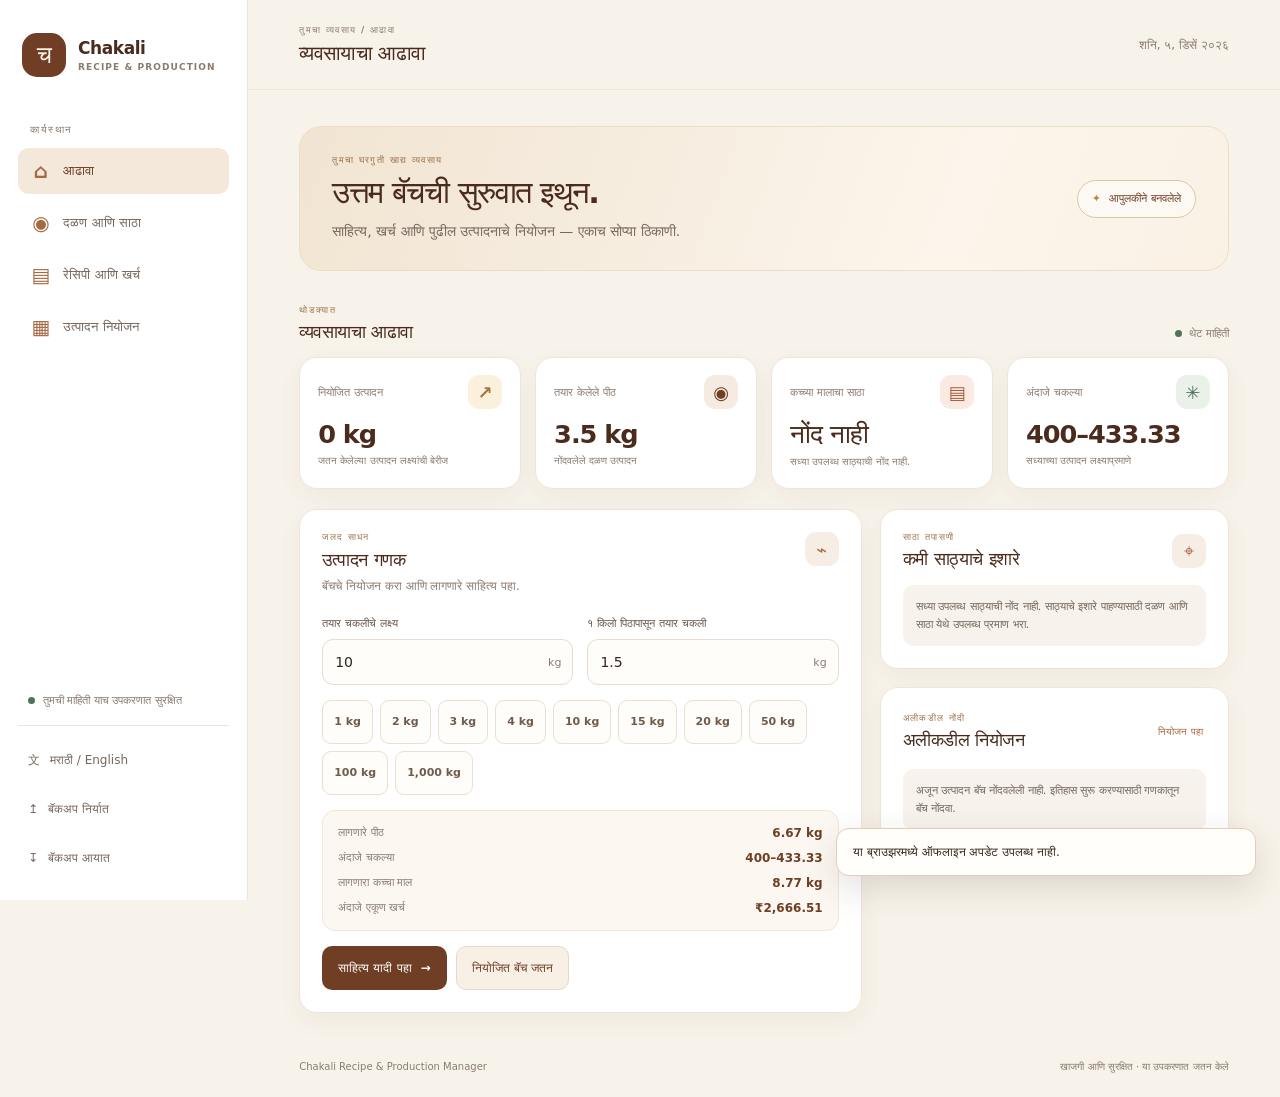
==== commit 5631e6b9: "Add scalable material checklist and print support" ====
--- a/index.html
+++ b/index.html
@@ -61,7 +61,7 @@
                 <div class="field"><label for="orderKg" data-i18n="finishedTarget">Finished chakali target</label><div class="input-suffix"><input class="form-control form-control-lg" type="number" id="orderKg" min="0" step=".1" value="10" inputmode="decimal"><span>kg</span></div></div>
                 <div class="field"><label for="flourYield" data-i18n="flourPerKg">Finished chakali from 1 kg flour</label><div class="input-suffix"><input class="form-control" type="number" id="flourYield" min=".1" step=".01" value="1.5" inputmode="decimal"><span>kg</span></div></div>
               </div>
-              <div class="preset-row" id="targetPresets" aria-label="Quick production targets"><button type="button" class="target-preset" data-target="1">1 kg</button><button type="button" class="target-preset" data-target="2">2 kg</button><button type="button" class="target-preset" data-target="3">3 kg</button><button type="button" class="target-preset" data-target="4">4 kg</button><button type="button" class="target-preset" data-target="10">10 kg</button><button type="button" class="target-preset" data-target="20">20 kg</button><button type="button" class="target-preset" data-target="50">50 kg</button><button type="button" class="target-preset" data-target="100">100 kg</button></div>
+              <div class="preset-row" id="targetPresets" aria-label="Quick production targets"><button type="button" class="target-preset" data-target="1">1 kg</button><button type="button" class="target-preset" data-target="2">2 kg</button><button type="button" class="target-preset" data-target="3">3 kg</button><button type="button" class="target-preset" data-target="4">4 kg</button><button type="button" class="target-preset" data-target="10">10 kg</button><button type="button" class="target-preset" data-target="15">15 kg</button><button type="button" class="target-preset" data-target="20">20 kg</button><button type="button" class="target-preset" data-target="50">50 kg</button><button type="button" class="target-preset" data-target="100">100 kg</button><button type="button" class="target-preset" data-target="1000">1,000 kg</button></div>
               <div class="calculator-result"><span data-i18n="flourNeeded">Flour needed</span><strong id="flourRequired">6.67 kg</strong><span data-i18n="piecesRange">Estimated pieces</span><strong id="pieceTotal">400–433</strong><span data-i18n="rawNeeded">Raw ingredients needed</span><strong id="rawRequired">8.77 kg</strong><span data-i18n="estimatedTotalCost">Estimated total cost</span><strong id="orderCost">₹0</strong></div>
               <div class="calculator-actions"><button class="btn btn-primary" id="openProduction" type="button"><span data-i18n="viewChecklist">View material checklist</span><span aria-hidden="true">→</span></button><button class="btn btn-secondary" id="recordProduction" type="button" data-i18n="recordRun">Record production run</button></div>
             </section>
@@ -120,10 +120,16 @@
 
         <section class="page-view" id="production" hidden>
           <div class="page-intro"><p class="eyebrow" data-i18n="productionEyebrow">BATCH PLANNING</p><h2 data-i18n="productionTitle">Production material checklist</h2><p data-i18n="productionCopy">Scale your grinding ingredients and recipe materials for the selected chakali target.</p></div>
+          <div class="print-only print-heading">
+            <h1 data-i18n="printTitle">उत्पादन साहित्य यादी</h1>
+            <p><span data-i18n="printTargetLabel">उत्पादनाचे लक्ष्य</span>: <strong id="printTarget">10 kg</strong> ·
+              <span data-i18n="printDateLabel">तयार केल्याची तारीख</span>: <span id="printDate"></span></p>
+          </div>
           <section class="surface production-settings">
             <div class="field"><label for="piecesMinPerFlourKg" data-i18n="pieceRangeLabel">Pieces from 1 kg flour</label><div class="input-suffix split-input"><input class="form-control" type="number" id="piecesMinPerFlourKg" min="1" value="60" inputmode="numeric"><span data-i18n="to">to</span><input class="form-control" type="number" id="piecesMaxPerFlourKg" min="1" value="65" inputmode="numeric"></div></div>
             <div class="result-box"><span data-i18n="target">Finished chakali target</span><strong id="summaryFinished">10 kg</strong><span data-i18n="flourNeeded">Flour needed</span><strong id="summaryFlour">6.67 kg</strong><span data-i18n="piecesRange">Estimated pieces</span><strong id="summaryPieces">400–433</strong><span data-i18n="rawNeeded">Raw ingredients needed</span><strong id="summaryRaw">9.14 kg</strong><span data-i18n="estimatedTotalCost">Estimated total cost</span><strong id="summaryCost">₹0</strong></div>
           </section>
+          <div class="production-actions"><button class="btn btn-primary" id="printChecklist" type="button"><span aria-hidden="true">▤</span><span data-i18n="printChecklist">दोन्ही साहित्य याद्या प्रिंट करा</span></button></div>
           <div class="two-column-layout">
             <section class="surface"><div class="card-heading"><div><h2 data-i18n="rawChecklist">Grinding raw material checklist</h2><p data-i18n="rawChecklistCopy">Scaled from your saved grinding batch.</p></div></div><div class="table-wrap"><table class="data-table" id="rawChecklist"><thead><tr><th data-i18n="ingredient">Ingredient</th><th data-i18n="perKgChakali">Per 1 kg chakali</th><th data-i18n="forTarget">For this target</th></tr></thead><tbody></tbody></table></div><div class="result-box"><span data-i18n="batchTotal">Total raw material</span><strong id="rawChecklistTotal">—</strong><span data-i18n="baseline">Baseline batch</span><strong>4.602 kg → 3.5 kg</strong></div></section>
             <section class="surface"><div class="card-heading"><div><h2 data-i18n="recipeChecklist">Recipe material checklist</h2><p data-i18n="recipeChecklistCopy">Recipe ingredients added after grinding.</p></div></div><div class="table-wrap"><table class="data-table" id="productionTable"><thead><tr><th data-i18n="ingredient">Ingredient</th><th data-i18n="perKgChakali">Per 1 kg chakali</th><th data-i18n="forTarget">For this target</th><th data-i18n="cost">Estimated cost</th></tr></thead><tbody></tbody></table></div><div class="result-box"><span data-i18n="recipePlusExtras">Recipe + additional costs</span><strong id="recipeOrderCost">₹0</strong></div></section>
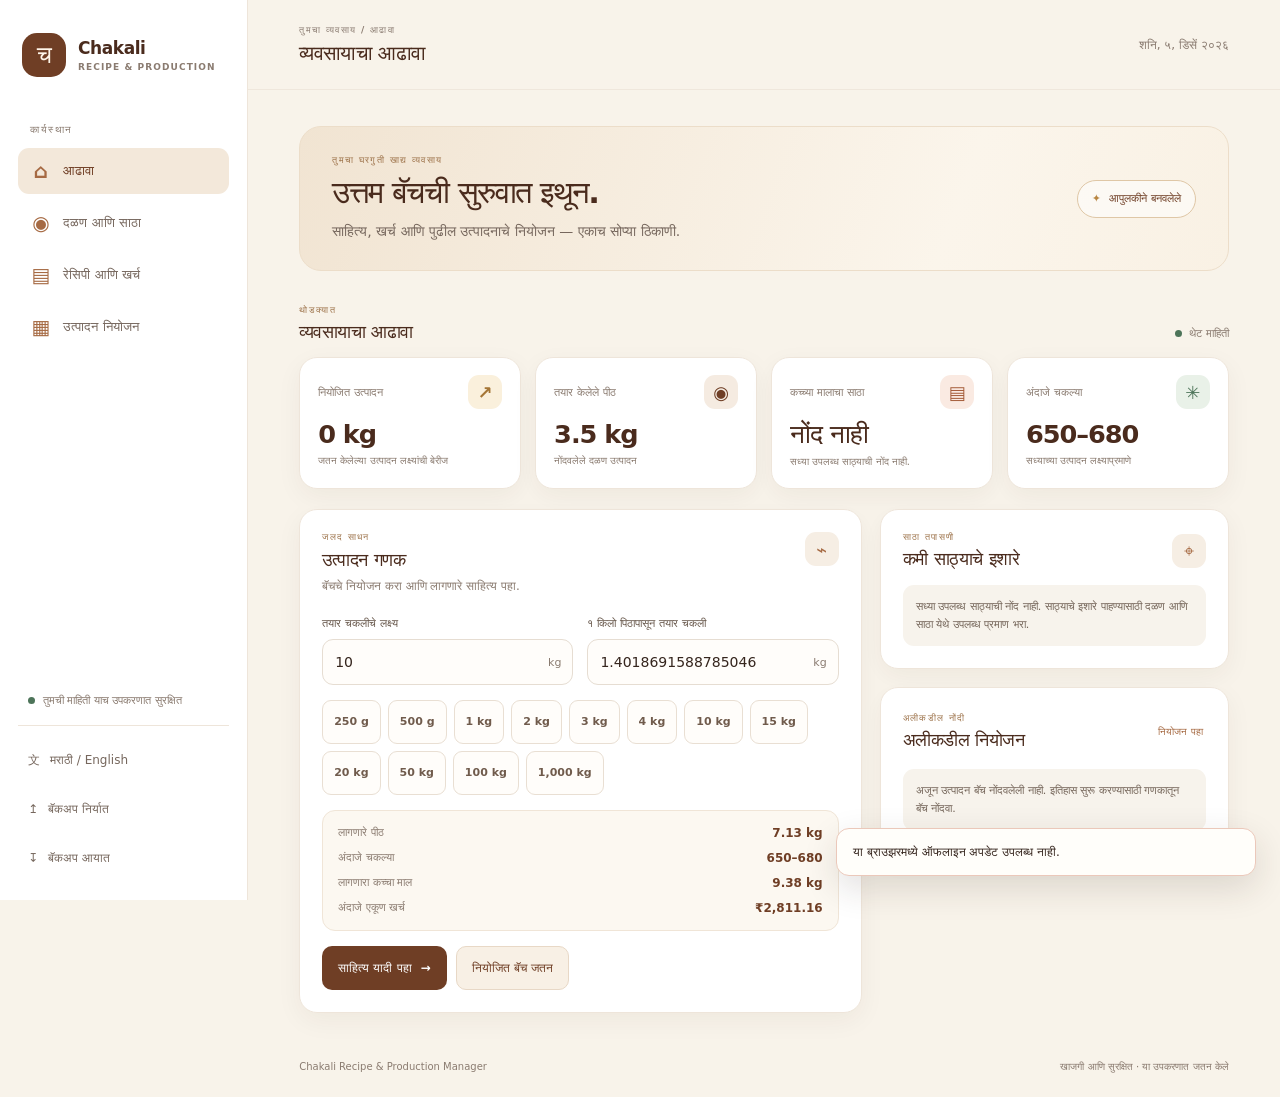
==== commit e6b0f0f5: "Add quarter and half kilo production presets" ====
--- a/index.html
+++ b/index.html
@@ -61,7 +61,7 @@
                 <div class="field"><label for="orderKg" data-i18n="finishedTarget">Finished chakali target</label><div class="input-suffix"><input class="form-control form-control-lg" type="number" id="orderKg" min="0" step=".1" value="10" inputmode="decimal"><span>kg</span></div></div>
                 <div class="field"><label for="flourYield" data-i18n="flourPerKg">Finished chakali from 1 kg flour</label><div class="input-suffix"><input class="form-control" type="number" id="flourYield" min=".1" step=".01" value="1.5" inputmode="decimal"><span>kg</span></div></div>
               </div>
-              <div class="preset-row" id="targetPresets" aria-label="Quick production targets"><button type="button" class="target-preset" data-target="1">1 kg</button><button type="button" class="target-preset" data-target="2">2 kg</button><button type="button" class="target-preset" data-target="3">3 kg</button><button type="button" class="target-preset" data-target="4">4 kg</button><button type="button" class="target-preset" data-target="10">10 kg</button><button type="button" class="target-preset" data-target="15">15 kg</button><button type="button" class="target-preset" data-target="20">20 kg</button><button type="button" class="target-preset" data-target="50">50 kg</button><button type="button" class="target-preset" data-target="100">100 kg</button><button type="button" class="target-preset" data-target="1000">1,000 kg</button></div>
+              <div class="preset-row" id="targetPresets" aria-label="Quick production targets"><button type="button" class="target-preset" data-target="0.25">250 g</button><button type="button" class="target-preset" data-target="0.5">500 g</button><button type="button" class="target-preset" data-target="1">1 kg</button><button type="button" class="target-preset" data-target="2">2 kg</button><button type="button" class="target-preset" data-target="3">3 kg</button><button type="button" class="target-preset" data-target="4">4 kg</button><button type="button" class="target-preset" data-target="10">10 kg</button><button type="button" class="target-preset" data-target="15">15 kg</button><button type="button" class="target-preset" data-target="20">20 kg</button><button type="button" class="target-preset" data-target="50">50 kg</button><button type="button" class="target-preset" data-target="100">100 kg</button><button type="button" class="target-preset" data-target="1000">1,000 kg</button></div>
               <div class="calculator-result"><span data-i18n="flourNeeded">Flour needed</span><strong id="flourRequired">6.67 kg</strong><span data-i18n="piecesRange">Estimated pieces</span><strong id="pieceTotal">400–433</strong><span data-i18n="rawNeeded">Raw ingredients needed</span><strong id="rawRequired">8.77 kg</strong><span data-i18n="estimatedTotalCost">Estimated total cost</span><strong id="orderCost">₹0</strong></div>
               <div class="calculator-actions"><button class="btn btn-primary" id="openProduction" type="button"><span data-i18n="viewChecklist">View material checklist</span><span aria-hidden="true">→</span></button><button class="btn btn-secondary" id="recordProduction" type="button" data-i18n="recordRun">Record production run</button></div>
             </section>
@@ -126,7 +126,7 @@
               <span data-i18n="printDateLabel">तयार केल्याची तारीख</span>: <span id="printDate"></span></p>
           </div>
           <section class="surface production-settings">
-            <div class="field"><label for="piecesMinPerFlourKg" data-i18n="pieceRangeLabel">Pieces from 1 kg flour</label><div class="input-suffix split-input"><input class="form-control" type="number" id="piecesMinPerFlourKg" min="1" value="60" inputmode="numeric"><span data-i18n="to">to</span><input class="form-control" type="number" id="piecesMaxPerFlourKg" min="1" value="65" inputmode="numeric"></div></div>
+            <div class="field"><label for="piecesMinPerFlourKg" data-i18n="pieceRangeLabel">Pieces from 1 kg finished chakali</label><div class="input-suffix split-input"><input class="form-control" type="number" id="piecesMinPerFlourKg" min="1" value="65" inputmode="numeric"><span data-i18n="to">to</span><input class="form-control" type="number" id="piecesMaxPerFlourKg" min="1" value="68" inputmode="numeric"></div></div>
             <div class="result-box"><span data-i18n="target">Finished chakali target</span><strong id="summaryFinished">10 kg</strong><span data-i18n="flourNeeded">Flour needed</span><strong id="summaryFlour">6.67 kg</strong><span data-i18n="piecesRange">Estimated pieces</span><strong id="summaryPieces">400–433</strong><span data-i18n="rawNeeded">Raw ingredients needed</span><strong id="summaryRaw">9.14 kg</strong><span data-i18n="estimatedTotalCost">Estimated total cost</span><strong id="summaryCost">₹0</strong></div>
           </section>
           <div class="production-actions"><button class="btn btn-primary" id="printChecklist" type="button"><span aria-hidden="true">▤</span><span data-i18n="printChecklist">दोन्ही साहित्य याद्या प्रिंट करा</span></button></div>
--- a/assets/css/style.css
+++ b/assets/css/style.css
@@ -244,3 +244,30 @@
 @media (prefers-reduced-motion: reduce) {
   *, *::before, *::after { scroll-behavior: auto !important; animation-duration: .01ms !important; animation-iteration-count: 1 !important; transition-duration: .01ms !important; }
 }
+
+
+/* Simple production checklist and printer-friendly output */
+.production-actions { display: flex; justify-content: flex-end; margin: 0 0 18px; }
+.print-only { display: none; }
+.print-heading { padding: 0 0 14px; border-bottom: 1px solid #d8d0c7; margin-bottom: 18px; color: #2f261f; }
+.print-heading h1 { margin: 0 0 6px; font-size: 22px; }
+.print-heading p { margin: 0; color: #5f554d; font-size: 12px; }
+@media (max-width: 760px) { .production-actions { justify-content: stretch; } .production-actions .btn { width: 100%; } .page-intro h2 { font-size: 24px; } .surface, .kpi-card { box-shadow: none; } .welcome-row { background: #f4ecdf; } }
+@media print {
+  @page { size: A4 portrait; margin: 12mm; }
+  html, body { background: #fff !important; color: #171411 !important; }
+  .sidebar, .topbar, .mobile-nav, .app-footer, .toast-region, .production-settings, .production-actions, .page-view:not(#production) { display: none !important; }
+  .app-main { margin: 0 !important; min-height: 0 !important; }
+  .content { width: 100% !important; min-height: 0 !important; padding: 0 !important; }
+  #production { display: block !important; animation: none !important; }
+  #production .page-intro { display: none !important; }
+  #production .print-heading { display: block !important; }
+  #production .two-column-layout { grid-template-columns: 1fr !important; gap: 8mm !important; }
+  #production .surface { padding: 7mm !important; border: 1px solid #d8d0c7 !important; border-radius: 0 !important; box-shadow: none !important; break-inside: avoid; }
+  #production .card-heading { margin-bottom: 10px !important; }
+  #production .data-table { width: 100% !important; min-width: 0 !important; font-size: 10pt !important; }
+  #production .data-table th, #production .data-table td { padding: 6px 5px !important; color: #171411 !important; white-space: normal !important; }
+  #production .table-wrap { overflow: visible !important; }
+  #production .result-box { background: #fff !important; border-color: #ddd !important; }
+  #production .disclaimer { color: #51483f !important; }
+}
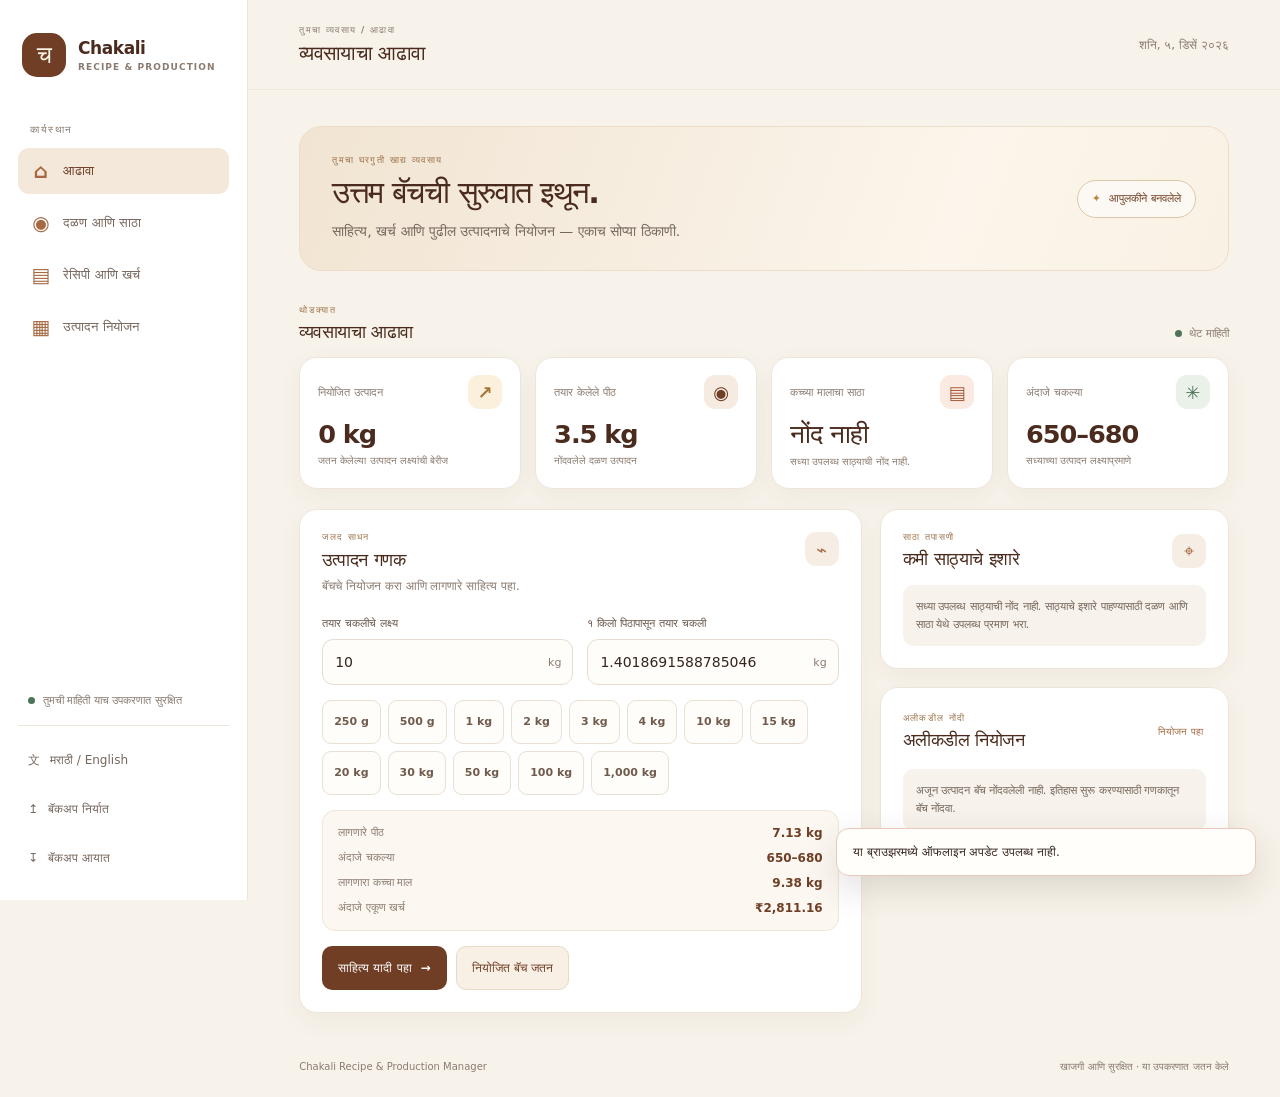
==== commit afa4ec72: "Add 30 kg production quick target" ====
--- a/index.html
+++ b/index.html
@@ -61,7 +61,7 @@
                 <div class="field"><label for="orderKg" data-i18n="finishedTarget">Finished chakali target</label><div class="input-suffix"><input class="form-control form-control-lg" type="number" id="orderKg" min="0" step=".1" value="10" inputmode="decimal"><span>kg</span></div></div>
                 <div class="field"><label for="flourYield" data-i18n="flourPerKg">Finished chakali from 1 kg flour</label><div class="input-suffix"><input class="form-control" type="number" id="flourYield" min=".1" step=".01" value="1.5" inputmode="decimal"><span>kg</span></div></div>
               </div>
-              <div class="preset-row" id="targetPresets" aria-label="Quick production targets"><button type="button" class="target-preset" data-target="0.25">250 g</button><button type="button" class="target-preset" data-target="0.5">500 g</button><button type="button" class="target-preset" data-target="1">1 kg</button><button type="button" class="target-preset" data-target="2">2 kg</button><button type="button" class="target-preset" data-target="3">3 kg</button><button type="button" class="target-preset" data-target="4">4 kg</button><button type="button" class="target-preset" data-target="10">10 kg</button><button type="button" class="target-preset" data-target="15">15 kg</button><button type="button" class="target-preset" data-target="20">20 kg</button><button type="button" class="target-preset" data-target="50">50 kg</button><button type="button" class="target-preset" data-target="100">100 kg</button><button type="button" class="target-preset" data-target="1000">1,000 kg</button></div>
+              <div class="preset-row" id="targetPresets" aria-label="Quick production targets"><button type="button" class="target-preset" data-target="0.25">250 g</button><button type="button" class="target-preset" data-target="0.5">500 g</button><button type="button" class="target-preset" data-target="1">1 kg</button><button type="button" class="target-preset" data-target="2">2 kg</button><button type="button" class="target-preset" data-target="3">3 kg</button><button type="button" class="target-preset" data-target="4">4 kg</button><button type="button" class="target-preset" data-target="10">10 kg</button><button type="button" class="target-preset" data-target="15">15 kg</button><button type="button" class="target-preset" data-target="20">20 kg</button><button type="button" class="target-preset" data-target="30">30 kg</button><button type="button" class="target-preset" data-target="50">50 kg</button><button type="button" class="target-preset" data-target="100">100 kg</button><button type="button" class="target-preset" data-target="1000">1,000 kg</button></div>
               <div class="calculator-result"><span data-i18n="flourNeeded">Flour needed</span><strong id="flourRequired">6.67 kg</strong><span data-i18n="piecesRange">Estimated pieces</span><strong id="pieceTotal">400–433</strong><span data-i18n="rawNeeded">Raw ingredients needed</span><strong id="rawRequired">8.77 kg</strong><span data-i18n="estimatedTotalCost">Estimated total cost</span><strong id="orderCost">₹0</strong></div>
               <div class="calculator-actions"><button class="btn btn-primary" id="openProduction" type="button"><span data-i18n="viewChecklist">View material checklist</span><span aria-hidden="true">→</span></button><button class="btn btn-secondary" id="recordProduction" type="button" data-i18n="recordRun">Record production run</button></div>
             </section>
